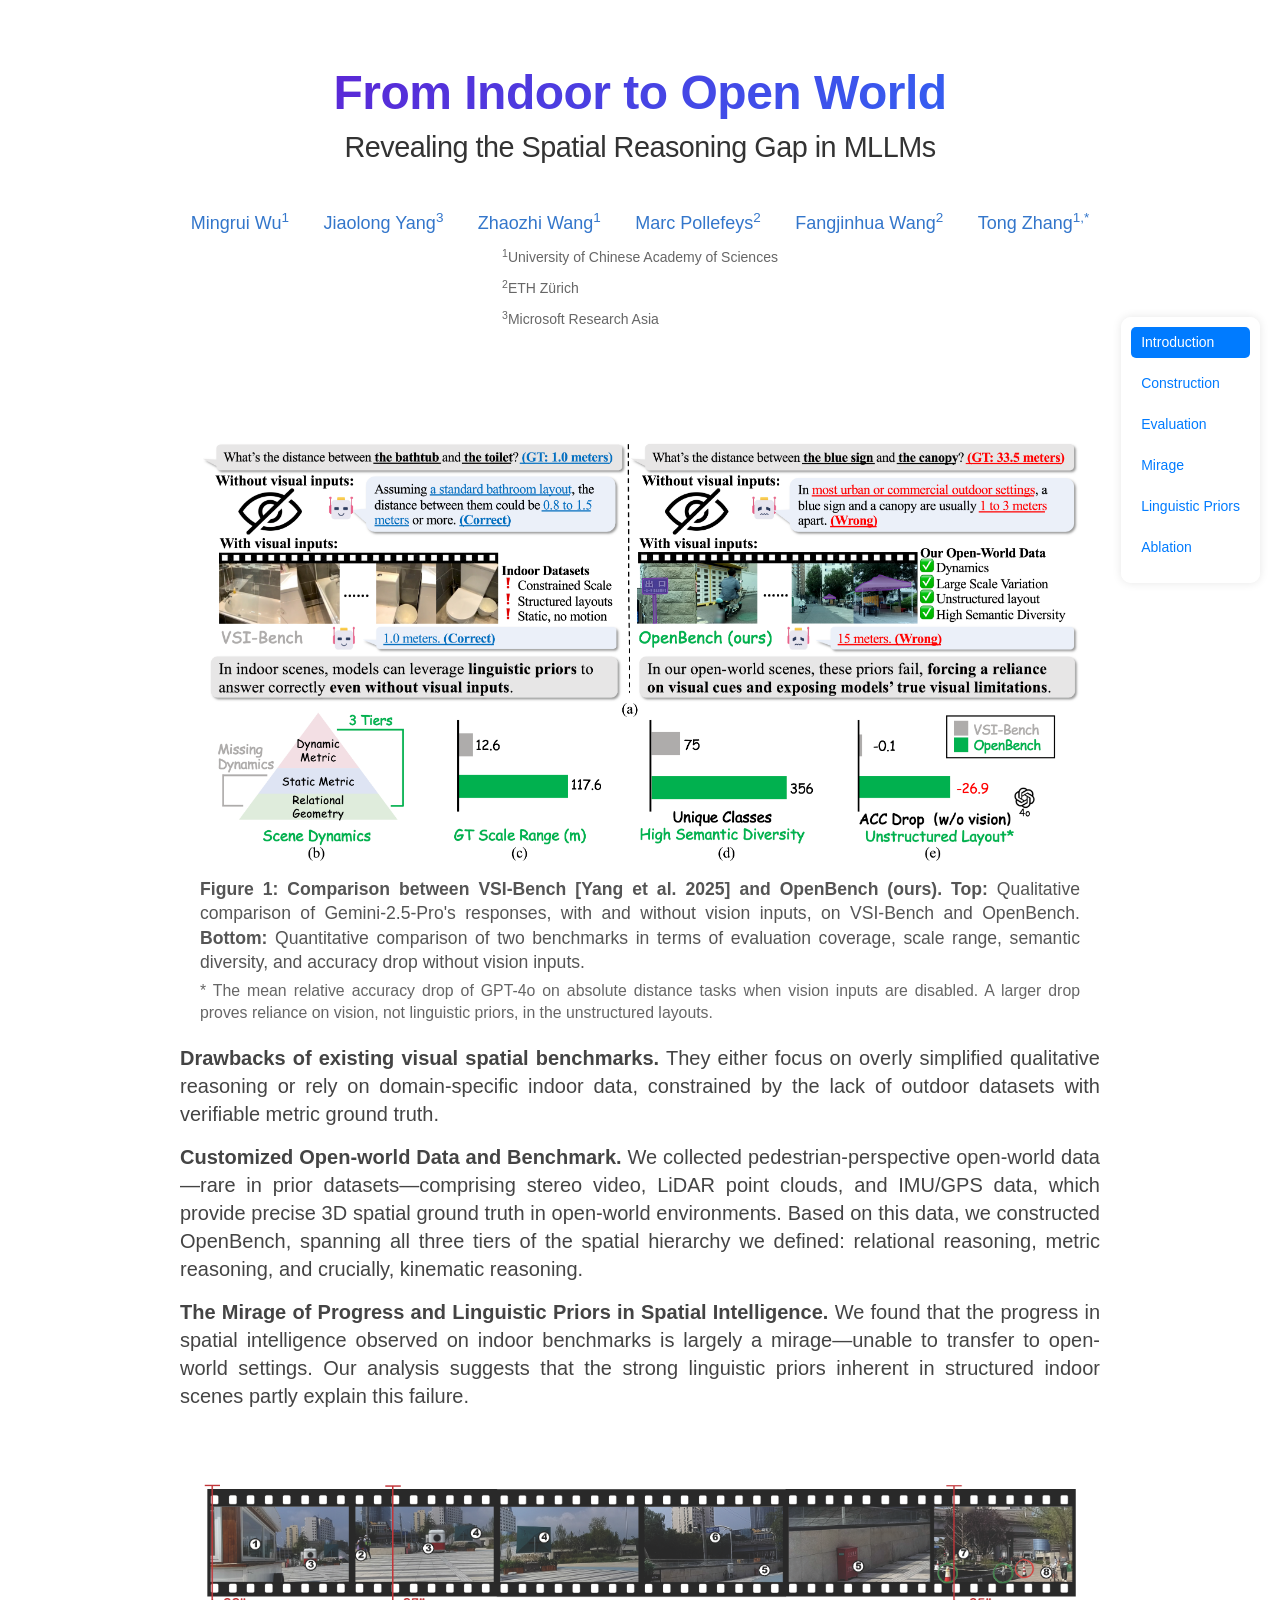
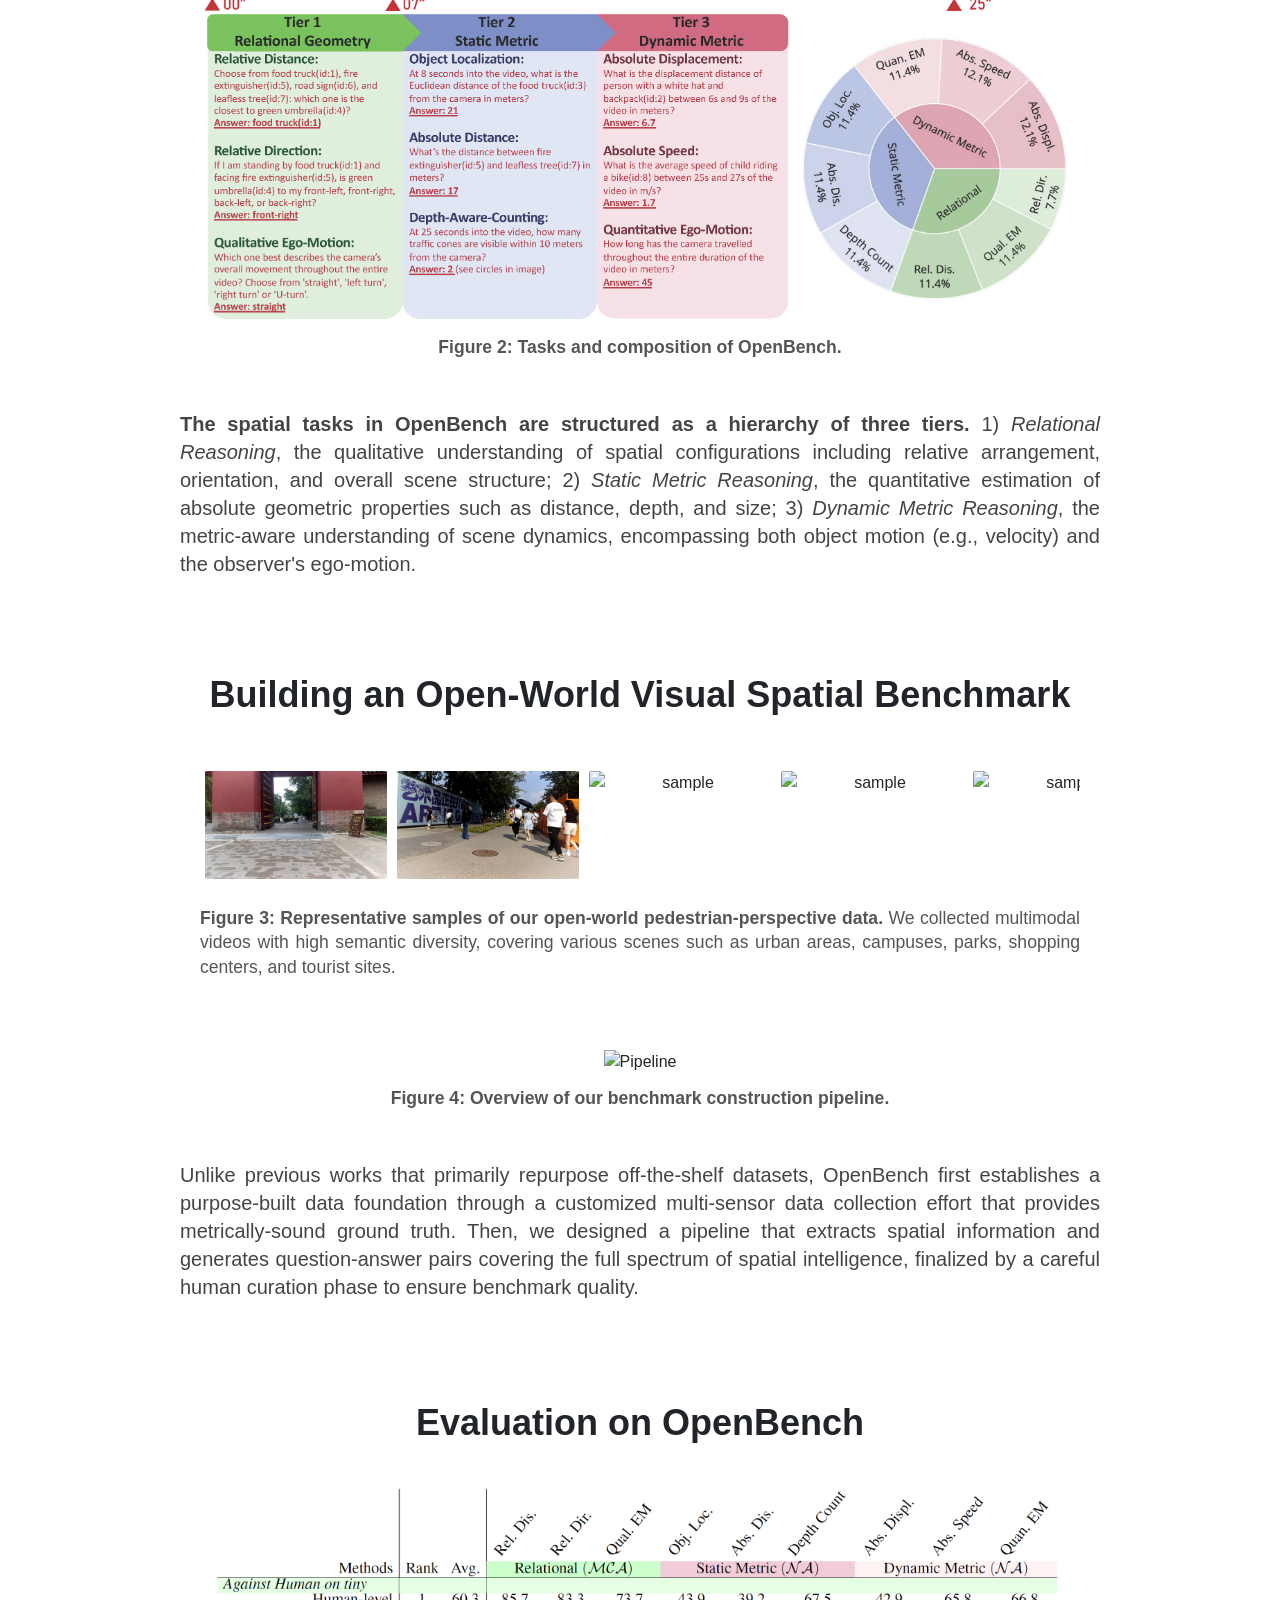
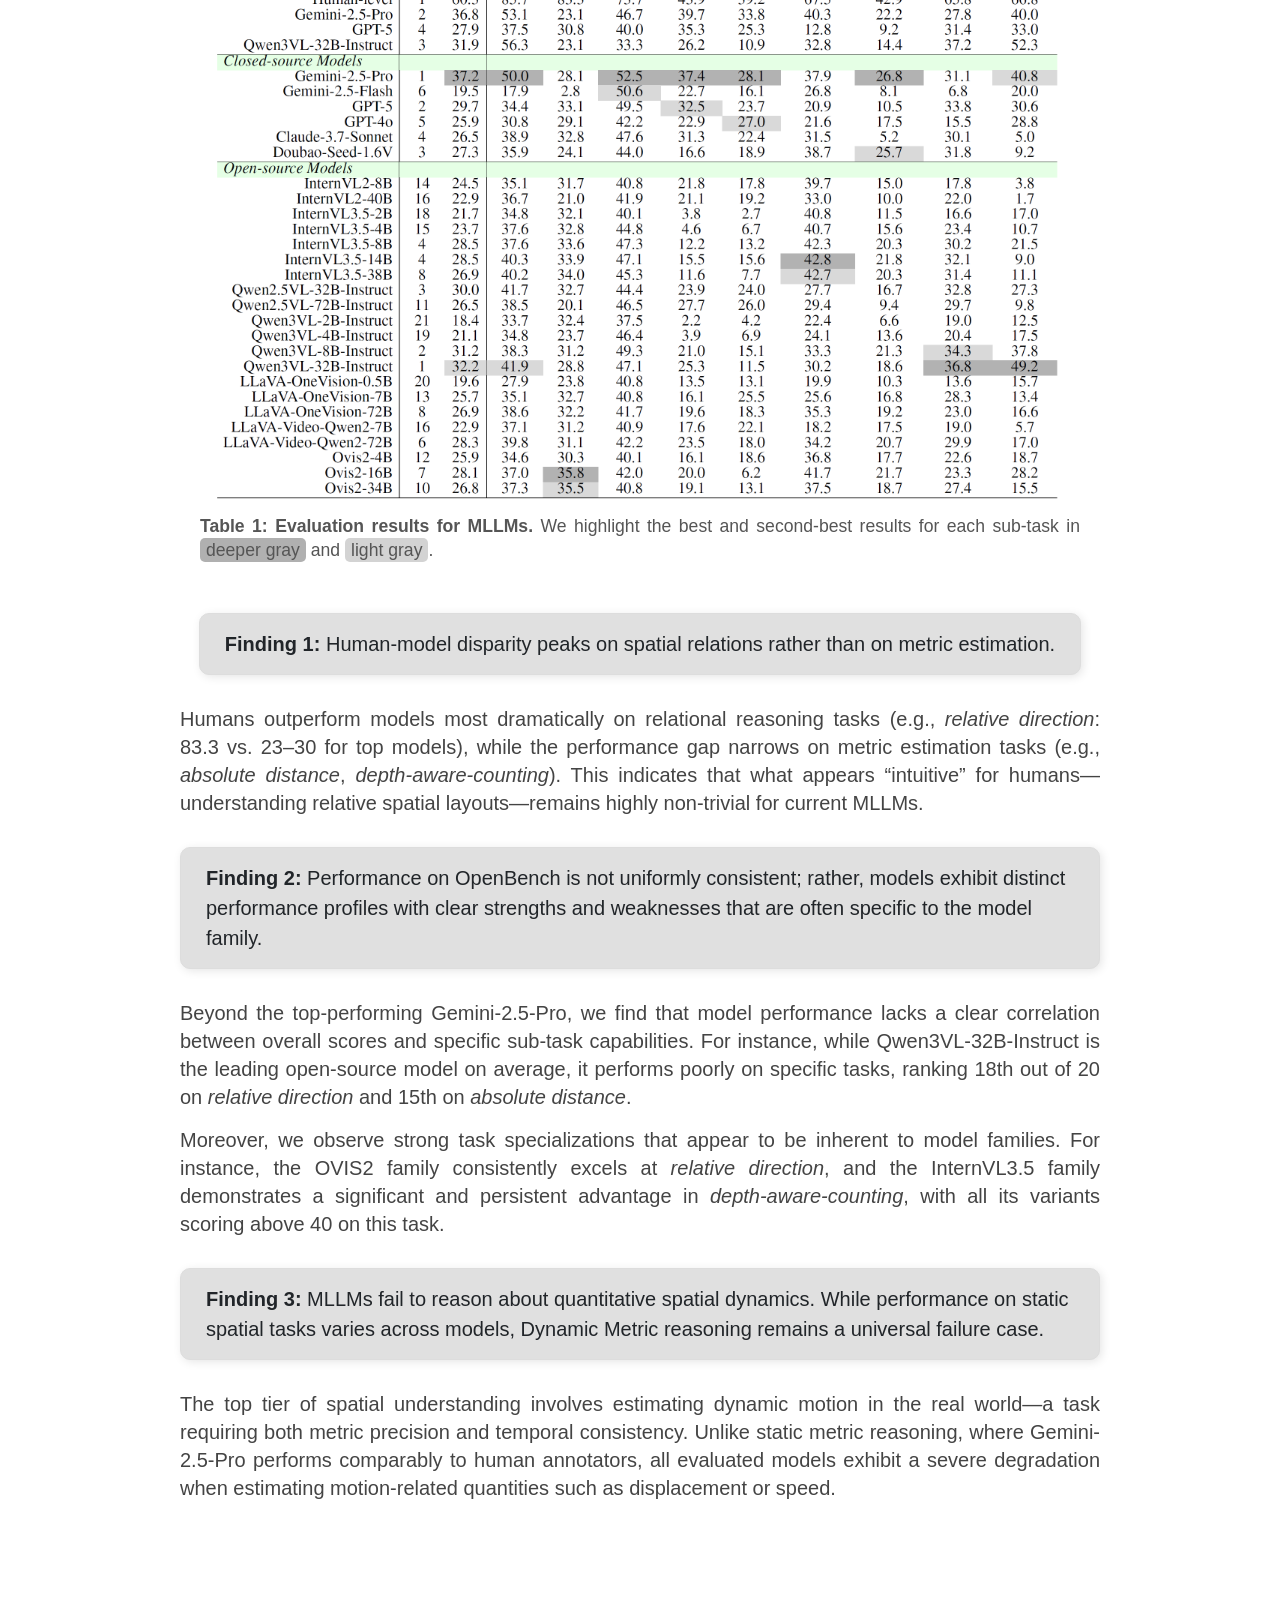
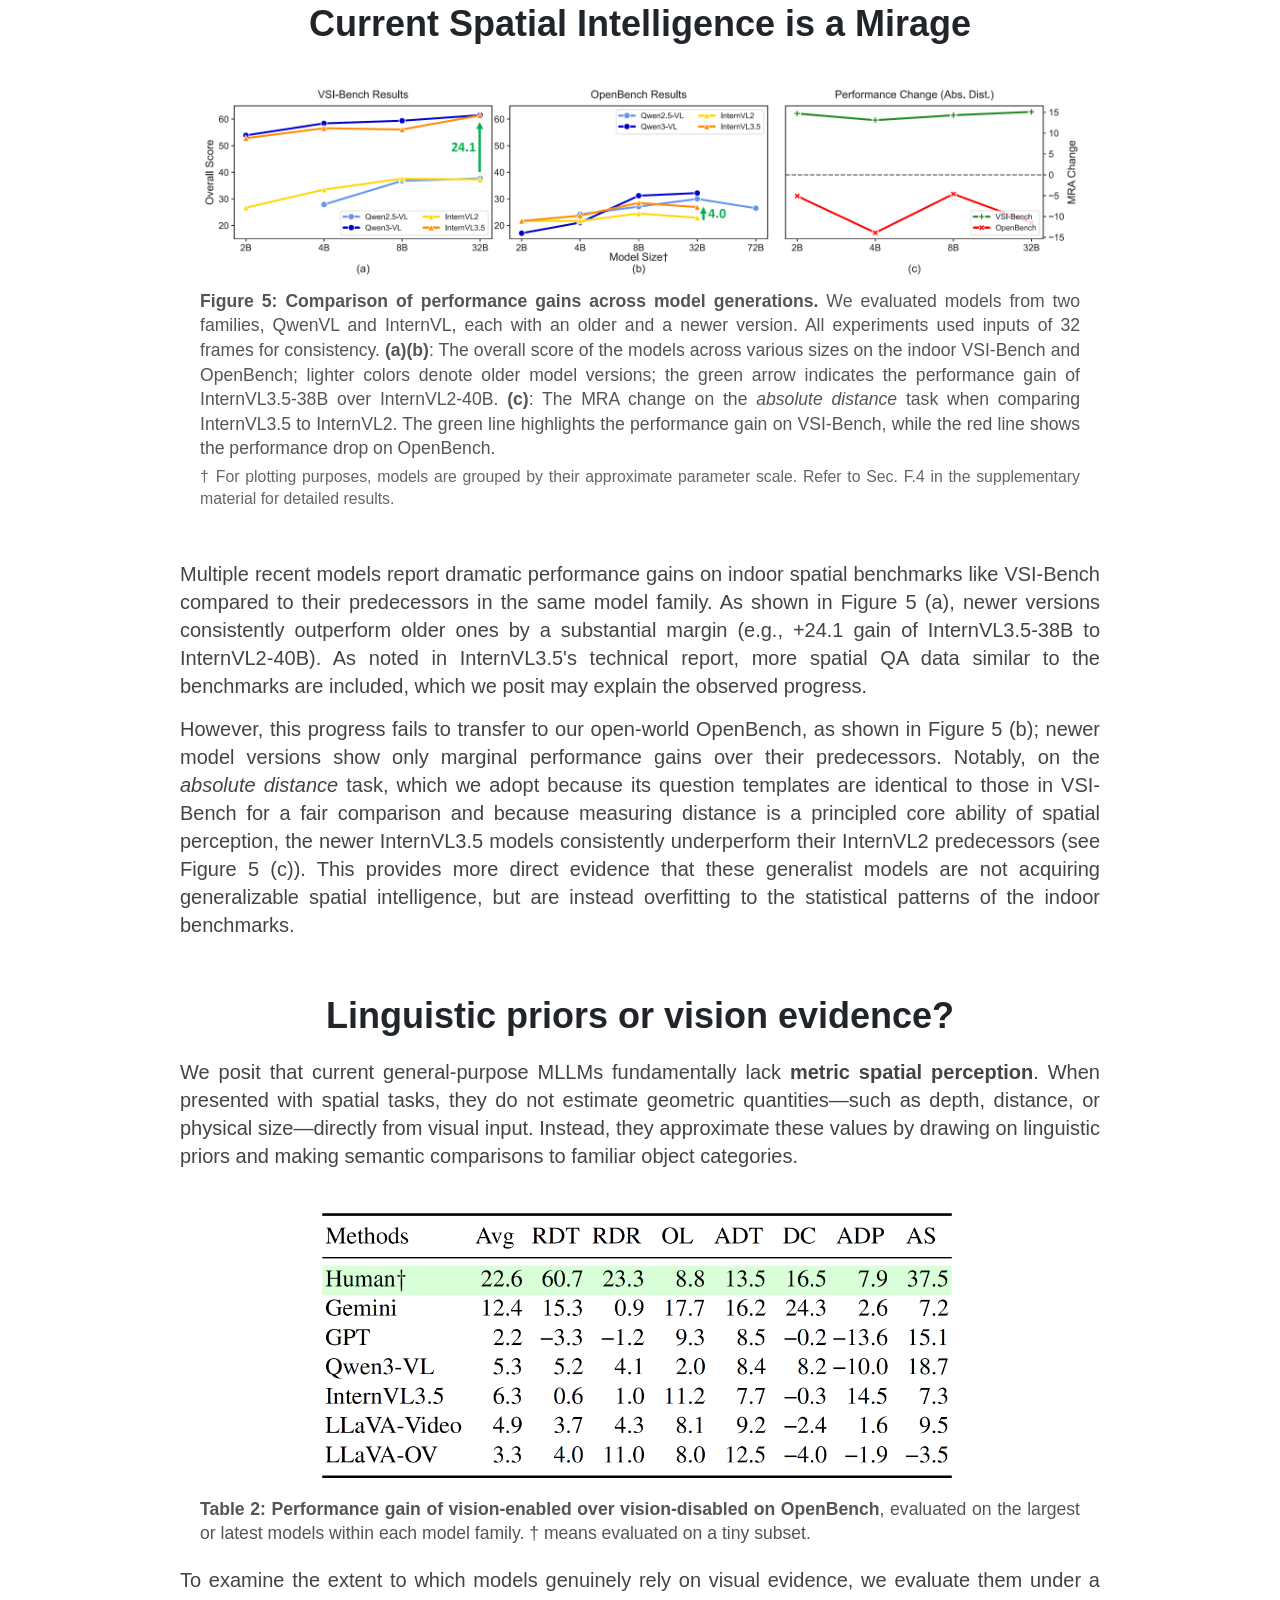
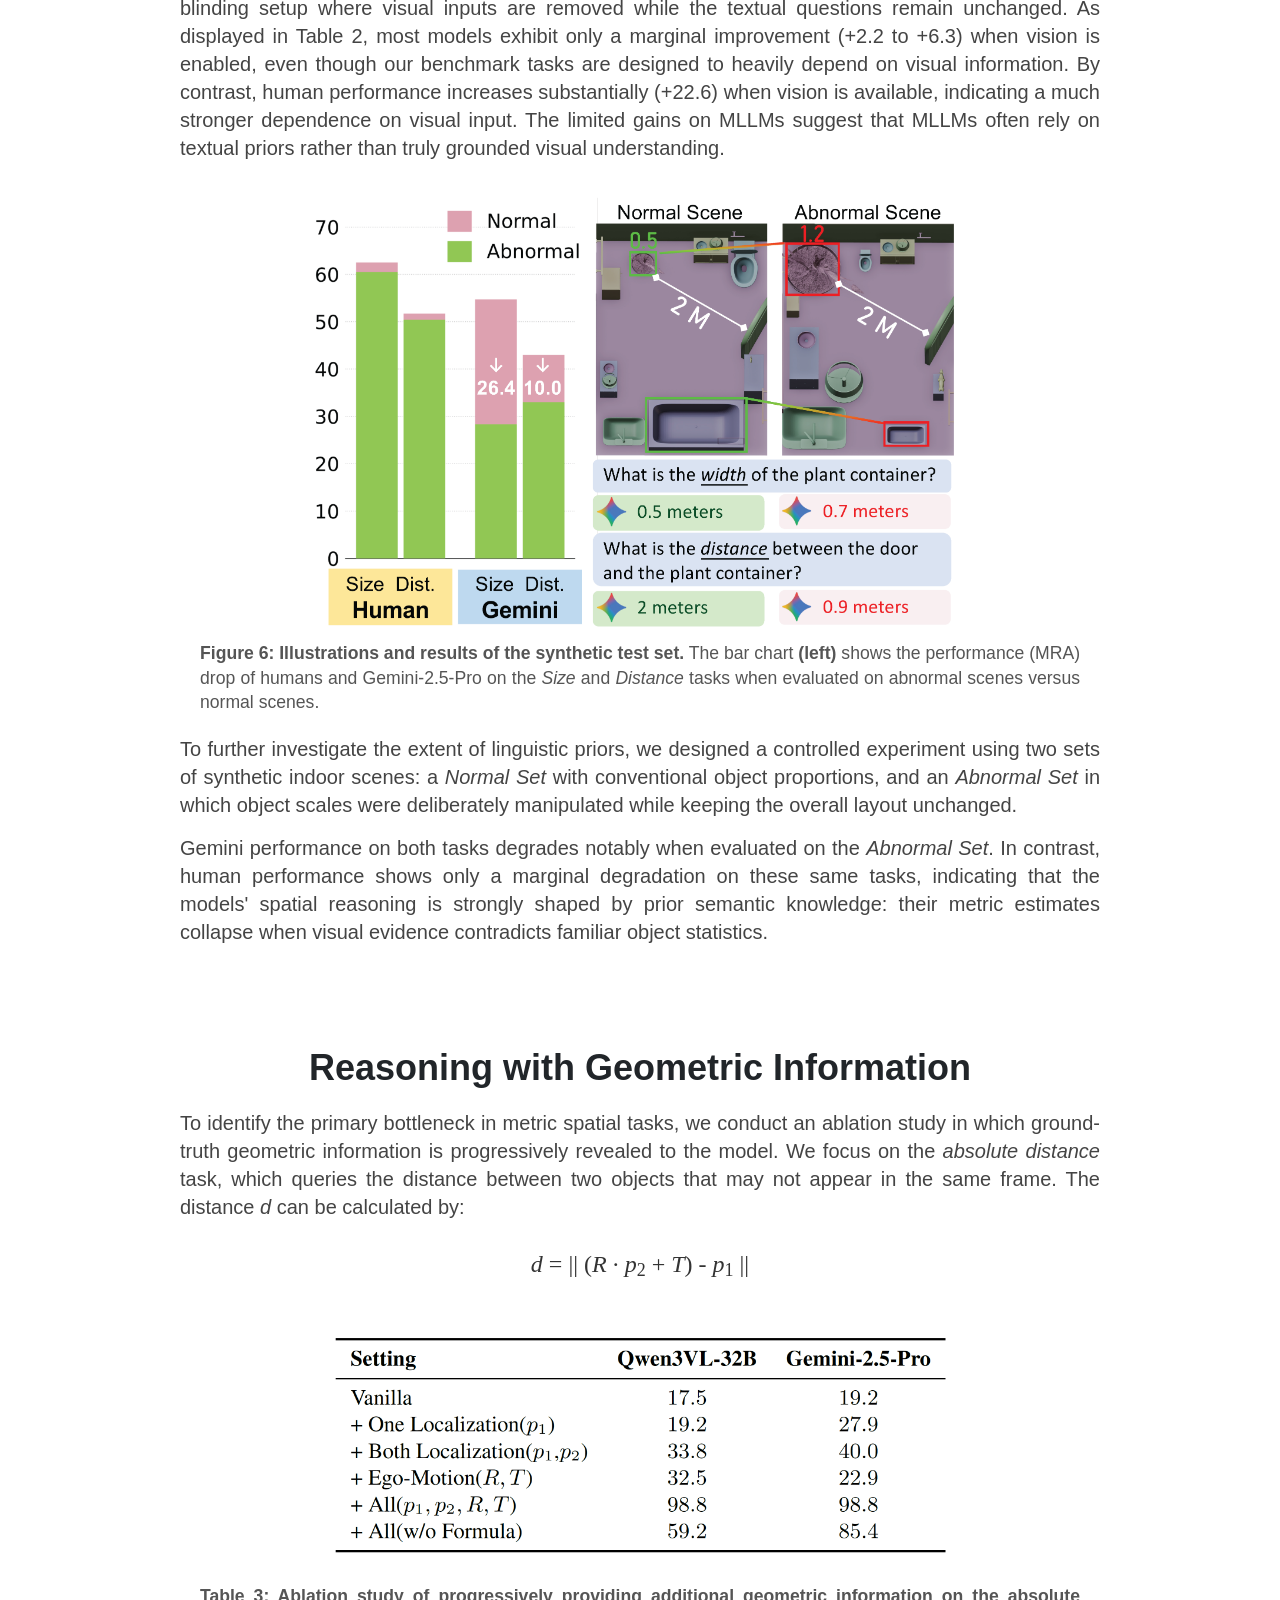
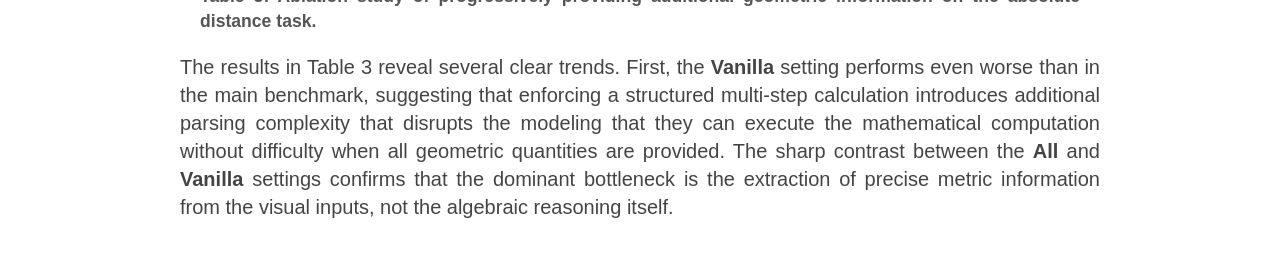
==== openbench-or/index.html @ c53d875a "new version openbench" ====
<!DOCTYPE html>
<html lang="en">
<head>
    <meta charset="utf-8">
    <meta name="viewport" content="width=device-width, initial-scale=1">
    <meta name="description" content="From Indoor to Open World: Revealing the Spatial Reasoning Gap in MLLMs">
    <meta name="keywords" content="MLLMs, spatial reasoning, OpenBench, multimodal large language models">
    <title>From Indoor to Open World: Revealing the Spatial Reasoning Gap in MLLMs</title>
    
    <link rel="preload" href="https://airi-institute.github.io/assets/Inter/Inter-Medium.woff2" as="font" type="font/woff2" crossorigin>
    <link rel="preload" href="https://airi-institute.github.io/assets/Inter/Inter-Regular.woff2" as="font" type="font/woff2" crossorigin>

    <link rel="stylesheet" href="https://cdn.jsdelivr.net/npm/bootstrap@4.0.0/dist/css/bootstrap.min.css">
    <link rel="stylesheet" href="https://cdn.jsdelivr.net/npm/aos@2.3.4/dist/aos.css">
    <link rel="stylesheet" href="css/styles.css">
    <link rel="stylesheet" href="css/back-button.css">
    <link rel="stylesheet" href="css/menu.css">
    
    <script src="https://code.jquery.com/jquery-3.6.2.min.js"></script>
    <script src="https://cdn.jsdelivr.net/npm/aos@2.3.4/dist/aos.js"></script>
    <script src="js/main.js" defer></script>
    <script src="js/copy.js" defer></script>
    <script src="js/back-button.js" defer></script>
    <script src="js/menu.js" defer></script>
    
    <style>
        /* =========================================
           1. 基础设置与重置
           ========================================= */
        body {
            background-color: #ffffff !important;
        }
        .page-header, header {
            background-color: #ffffff !important;
            box-shadow: none !important;
        }
        .hero, .abstract-section, section {
            background-color: #ffffff !important;
        }

        /* 链接样式 */
        .author-name a {
            color: inherit;
            text-decoration: none;
            transition: color 0.2s ease;
        }
        .author-name a:hover {
            color: #007bff;
            text-decoration: underline;
        }

        /* 容器宽度限制 (优化阅读体验) */
        .abstract-container, .hero .container {
            max-width: 960px !important;
        }

        /* =========================================
           2. 文字样式统一管理 (核心修改)
           ========================================= */
        
        /* 【类型一】正文文字 (Body Text) */
        .body-text {
            font-family: 'InterRegular', Arial, sans-serif;
            font-size: 20px;        /* 统一正文字号 */
            color: #444444;         /* 统一深灰色 */
            line-height: 1.4;       /* 统一行高 */
            text-align: justify;    /* 统一两端对齐 */
            margin-bottom: 15px;    /* 段落间距 */
        }

        /* 【类型二】图注文字 (Caption Text) */
        .image-caption {
            font-family: 'InterRegular', Arial, sans-serif;
            font-size: 1.1rem;     /* 略小于正文 */
            color: #555555;         /* 略浅的灰色 */
            text-align: center;     /* 默认居中 (长文本可在HTML中 override 为 justify) */
            margin-top: 12px;       /* 图片与图注的间距 */
            line-height: 1.4;
        }

        /* 标题样式微调 */
        h1 {
            font-family: 'InterMedium', Arial, sans-serif;
            margin-bottom: 20px;
        }

        /* =========================================
           3. 图片与容器样式
           ========================================= */
        .image-container {
            width: 100%;
            text-align: center;
            margin: 10px auto;
            background-color: transparent !important;
            box-shadow: none !important;
            border: none !important;
        }

        .diagram-image {
            max-width: 100%;
            height: auto;
            display: inline-block;
            border: none !important;
            box-shadow: none !important;
            background: transparent !important; 
            border-radius: 0 !important;
        }

        /* =========================================
           4. 滚动跑马灯组件 (Carousel)
           ========================================= */
        .scroll-container {
            width: 100%;
            overflow: hidden;
            position: relative;
            background: #fff;
            padding: 15px 0;
        }

        .scroll-track {
            display: flex;
            width: max-content;
            animation: scroll-left 60s linear infinite;
        }
        
        .scroll-slide {
            width: 15vw; /* 适配宽度 */
            aspect-ratio: 16 / 9; /* 强制 1080p 比例 */
            flex-shrink: 0;
            padding: 0 5px;
            box-sizing: border-box;
            display: flex;
            align-items: center;
            justify-content: center;
            overflow: hidden;
            border-radius: 8px;
        }

        .scroll-slide img {
            width: 100%;
            height: 100%;
            object-fit: cover; 
            display: block;
        }

        .scroll-container:hover .scroll-track {
            animation-play-state: paused;
        }

        @keyframes scroll-left {
            0% { transform: translateX(0); }
            100% { transform: translateX(-50%); } 
        }

        /* =========================================
           5. 表格样式
           ========================================= */
        .table-container {
            width: 100%;
            overflow-x: auto;
            margin: 24px auto;
        }
        .table {
            width: 100%;
            border-collapse: collapse;
            margin-bottom: 1em;
            table-layout: auto;
        }
        .table th, .table td {
            border: 1px solid #ddd;
            padding: 10px;
            text-align: center;
            vertical-align: middle;
        }
        .table th {
            background-color: #f8f9fa;
            color: #333;
            font-weight: 600;
        }
        .table tr:nth-child(even) td {
            background-color: #f9f9f9;
        }
        .table caption {
            caption-side: bottom;
            text-align: center;
            color: #666666;
            margin-top: 10px;
        }

        /* =========================================
           6. 全局布局修正 (Teaser位置调整)
           ========================================= */
        #introduction .hero-body {
            padding-top: 10px !important;
            padding-bottom: 20px !important;
        }

        .authors-section {
            margin-bottom: 0 !important;
            padding-bottom: 0 !important;
            height: auto !important;
        }

        /* 使用负 margin 向上提 Teaser */
        #introduction {
            margin-top: -40px !important; 
        }

        #introduction .image-container:first-child {
            margin-top: 0 !important;
        }

    .highlight-box {
        background-color: #e0e0e0;
        border-radius: 10px;
        padding: 15px 25px;
        box-shadow: 2px 2px 10px rgba(0, 0, 0, 0.1);
        display: block;         /* 1. 改为块级元素 (原来是 inline-block) */
        width: fit-content;     /* 2. 宽度设为"适应内容" (否则会占满整行) */
        margin: 30px auto;      /* 3. 上下30px，左右自动(居中关键) */
        font-style: normal;
        font-size: 20px;
        border: 1px solid #ddd;
    }

    </style>
</head>
<body>
  <nav id="quick-access-menu">
    <ul>
      <li><a href="#introduction">Introduction</a></li>
      <li><a href="#construction">Construction</a></li>
      <li><a href="#evaluation">Evaluation</a></li>
      <li><a href="#mirage">Mirage</a></li>
      <li><a href="#linguistics">Linguistic Priors</a></li>
      <li><a href="#geometric">Ablation</a></li>
    </ul>
  </nav>
  

  <header class="page-header">
    <div class="header-content">
        <h1 class="page-title">
            <span class="title-highlight">From Indoor to Open World</span>
            <span class="title-subtitle">Revealing the Spatial Reasoning Gap in MLLMs</span>
        </h1>
    </div>
</header>


<section class="authors-section" style="margin-top: -70px;">
    <div class="container">
        <div class="authors-container" data-aos="fade-up" data-aos-duration="1000">
            <div class="author">
                <span class="author-name">
                    <a href="https://scholar.google.com/citations?user=Y1TtPL8AAAAJ&hl=en" target="_blank">Mingrui Wu</a><sup>1</sup>
                </span>
            </div>
            <div class="author">
                <span class="author-name">
                    <a href="https://scholar.google.com/citations?user=GuqoolgAAAAJ&hl=en" target="_blank">Jiaolong Yang</a><sup>3</sup>
                </span>
            </div>
            <div class="author">
                <span class="author-name">
                    <a href="https://scholar.google.com/citations?user=CkDanj8AAAAJ&hl=en" target="_blank">Zhaozhi Wang</a><sup>1</sup>
                </span>
            </div>
            <div class="author">
                <span class="author-name">
                    <a href="https://scholar.google.com/citations?user=YYH0BjEAAAAJ&hl=en" target="_blank">Marc Pollefeys</a><sup>2</sup>
                </span>
            </div>
            <div class="author">
                <span class="author-name">
                    <a href="https://scholar.google.com/citations?user=ysTmrEsAAAAJ&hl=en" target="_blank">Fangjinhua Wang</a><sup>2</sup>
                </span>
            </div>
            <div class="author">
                <span class="author-name">
                    <a href="https://scholar.google.com/citations?user=kCy8JG8AAAAJ&hl=en" target="_blank">Tong Zhang</a><sup>1,*</sup>
                </span>
            </div>
        </div>
        
        <div class="affiliations-container" data-aos="fade-up" data-aos-duration="1000" data-aos-delay="200">
          <div class="affiliations-column">
            <div class="affiliation">
              <div class="affiliation-text"><sup>1</sup>University of Chinese Academy of Sciences</div>
            </div>
            <div class="affiliation">
              <div class="affiliation-text"><sup>2</sup>ETH Zürich</div>
            </div>
            <div class="affiliation">
              <div class="affiliation-text"><sup>3</sup>Microsoft Research Asia</div>
            </div>
          </div>
        </div>
    </div>
</section>


<section class="abstract-section" id="introduction" data-aos="fade-in" data-aos-duration="1000" data-aos-delay="300">
    <div class="hero-body">
        <div class="container abstract-container">
            
            <div class="image-container" style="text-align: center; margin-bottom: 0px;">
                <img src="assets/teaser.png" class="diagram-image" alt="Comparison between VSI-Bench and OpenBench" loading="lazy">
                
                <div class="image-caption" style="text-align: justify;">
                    <strong>Figure 1: Comparison between VSI-Bench [Yang et al. 2025] and OpenBench (ours).</strong> 
                    <strong>Top:</strong> Qualitative comparison of Gemini-2.5-Pro's responses, with and without vision inputs, on VSI-Bench and OpenBench. 
                    <strong>Bottom:</strong> Quantitative comparison of two benchmarks in terms of evaluation coverage, scale range, semantic diversity, and accuracy drop without vision inputs.
                    <br>
                    <span style="font-size: 0.9em; color: #666; display: block; margin-top: 5px;">
                        * The mean relative accuracy drop of GPT-4o on absolute distance tasks when vision inputs are disabled. A larger drop proves reliance on vision, not linguistic priors, in the unstructured layouts.
                    </span>
                </div>
            </div>

            <p class="body-text">
                <strong>Drawbacks of existing visual spatial benchmarks.</strong> They either focus on overly simplified qualitative reasoning or rely on domain-specific indoor data, constrained by the lack of outdoor datasets with verifiable metric ground truth.
            </p>
            
            <p class="body-text">
                <strong>Customized Open-world Data and Benchmark.</strong> We collected pedestrian-perspective open-world data—rare in prior datasets—comprising stereo video, LiDAR point clouds, and IMU/GPS data, which provide precise 3D spatial ground truth in open-world environments. Based on this data, we constructed OpenBench, spanning all three tiers of the spatial hierarchy we defined: relational reasoning, metric reasoning, and crucially, kinematic reasoning.
            </p>
            
            <p class="body-text">
                <strong>The Mirage of Progress and Linguistic Priors in Spatial Intelligence.</strong> We found that the progress in spatial intelligence observed on indoor benchmarks is largely a mirage—unable to transfer to open-world settings. Our analysis suggests that the strong linguistic priors inherent in structured indoor scenes partly explain this failure.
            </p>
        
            <div class="image-container" style="text-align: center;margin-top: 50px; margin-bottom: 30px;">
                    <img src="assets/tasks.png" class="diagram-image" alt="Tasks" loading="lazy">
                    <div class="image-caption">
                        <strong>Figure 2: Tasks and composition of OpenBench. </strong> 
                    </div>
                </div>

                <p class="body-text">
                    <strong>The spatial tasks in OpenBench are structured as a hierarchy of three tiers. </strong> 
                    1) <em>Relational Reasoning</em>, the qualitative understanding of spatial configurations including relative arrangement, orientation, and overall scene structure; 
                    2) <em>Static Metric Reasoning</em>, the quantitative estimation of absolute geometric properties such as distance, depth, and size; 
                    3) <em>Dynamic Metric Reasoning</em>, the metric-aware understanding of scene dynamics, encompassing both object motion (e.g., velocity) and the observer's ego-motion.
                </p>
        </div>
    </div>
</section>

<section class="hero" id="construction" data-aos="fade-in" data-aos-duration="1000" data-aos-delay="300">
    <div class="hero-body">

        <div class="container abstract-container">
            <div style="text-align: center; margin-bottom: 20px;">
                <h1 style="font-size:36px;">Building an Open-World Visual Spatial Benchmark</h1>
            </div>

            <div style="margin-bottom: 60px;">
                
                <div class="image-container" style="text-align: center; margin-bottom: 30px;">
                    <div class="scroll-container" id="imageCarousel">
                            <div class="scroll-track">
                            <div class="scroll-slide"><img src="assets/samples/ancient.png" alt="sample"></div>
                            <div class="scroll-slide"><img src="assets/samples/art_center.png" alt="sample"></div>
                            <div class="scroll-slide"><img src="assets/samples/basket.png" alt="sample"></div>
                            <div class="scroll-slide"><img src="assets/samples/campus.png" alt="sample"></div>
                            <div class="scroll-slide"><img src="assets/samples/green.png" alt="sample"></div>
                            <div class="scroll-slide"><img src="assets/samples/mall.png" alt="sample"></div>
                            <div class="scroll-slide"><img src="assets/samples/park.png" alt="sample"></div>
                            <div class="scroll-slide"><img src="assets/samples/plaza2.png" alt="sample"></div>
                            <div class="scroll-slide"><img src="assets/samples/sidewalk.png" alt="sample"></div>
                            <div class="scroll-slide"><img src="assets/samples/street.png" alt="sample"></div>
                            <div class="scroll-slide"><img src="assets/samples/tourist.png" alt="sample"></div>
                            <div class="scroll-slide"><img src="assets/samples/urban2.png" alt="sample"></div>
                            <div class="scroll-slide"><img src="assets/samples/traffic_center.png" alt="sample"></div>
                            <div class="scroll-slide"><img src="assets/samples/site1.png" alt="sample"></div>
                            <div class="scroll-slide"><img src="assets/samples/ancient.png" alt="sample"></div>
                            <div class="scroll-slide"><img src="assets/samples/art_center.png" alt="sample"></div>
                            <div class="scroll-slide"><img src="assets/samples/basket.png" alt="sample"></div>
                            <div class="scroll-slide"><img src="assets/samples/campus.png" alt="sample"></div>
                            <div class="scroll-slide"><img src="assets/samples/green.png" alt="sample"></div>
                            <div class="scroll-slide"><img src="assets/samples/mall.png" alt="sample"></div>
                            <div class="scroll-slide"><img src="assets/samples/park.png" alt="sample"></div>
                            <div class="scroll-slide"><img src="assets/samples/plaza2.png" alt="sample"></div>
                            <div class="scroll-slide"><img src="assets/samples/sidewalk.png" alt="sample"></div>
                            <div class="scroll-slide"><img src="assets/samples/street.png" alt="sample"></div>
                            <div class="scroll-slide"><img src="assets/samples/tourist.png" alt="sample"></div>
                            <div class="scroll-slide"><img src="assets/samples/urban2.png" alt="sample"></div>
                            <div class="scroll-slide"><img src="assets/samples/traffic_center.png" alt="sample"></div>
                            <div class="scroll-slide"><img src="assets/samples/site1.png" alt="sample"></div>
                        </div>
                    </div>
                    <div class="image-caption" style="text-align: justify;">
                        <strong>Figure 3: Representative samples of our open-world pedestrian-perspective data.</strong> We collected multimodal videos with high semantic diversity, covering various scenes such as urban areas, campuses, parks, shopping centers, and tourist sites.
                    </div>
                </div>

                <div class="image-container" style="text-align: center; margin-bottom: 30px;">
                    <img src="assets/pipeline.png" class="diagram-image" alt="Pipeline" loading="lazy">
                    
                    <div class="image-caption">
                        <strong>Figure 4: Overview of our benchmark construction pipeline.</strong> 
                    </div>
                </div>

                <p class="body-text">
                    Unlike previous works that primarily repurpose off-the-shelf datasets, OpenBench first establishes a purpose-built data foundation through a customized multi-sensor data collection effort that provides metrically-sound ground truth.
                    Then, we designed a pipeline that extracts spatial information and generates question-answer pairs covering the full spectrum of spatial intelligence, finalized by a careful human curation phase to ensure benchmark quality. 
                </p>
            </div>
        </div>
    </div>
</section>

<section class="hero" id="evaluation" data-aos="fade-in" data-aos-duration="1000" data-aos-delay="300">
    <div class="hero-body">

        <div class="container abstract-container">
            <div style="text-align: center; margin-bottom: 20px;">
                <h1 style="font-size:36px;">Evaluation on OpenBench</h1>
            </div>

            <div style="margin-bottom: 60px;">
                <div class="image-container" style="text-align: justify; margin-bottom: 30px;">
                    <img src="assets/results.png" class="diagram-image" alt="Results" loading="lazy">
                    
                    <div class="image-caption" style="text-align: justify;">
                        <strong>Table 1: Evaluation results for MLLMs.</strong> We highlight the best and second-best results for each sub-task in <span style="background-color: #b0b0b0; padding: 2px 6px; border-radius: 5px;">deeper gray</span> and <span style="background-color: #d3d3d3; padding: 2px 6px; border-radius: 5px;">light gray</span>.
                    </div>
                </div>

                <div class="highlight-box">
                      <b>Finding 1:</b> Human-model disparity peaks on spatial relations rather than on metric estimation.
                </div>
                <p class="body-text">
                    Humans outperform models most dramatically on relational reasoning tasks (e.g., <em>relative direction</em>: 83.3 vs. 23&ndash;30 for top models), while the performance gap narrows on metric estimation tasks (e.g., <em>absolute distance</em>, <em>depth-aware-counting</em>).
                    This indicates that what appears “intuitive” for humans&mdash;understanding relative spatial layouts&mdash;remains highly non-trivial for current MLLMs.
                </p>

                <div class="highlight-box">
                      <b>Finding 2:</b> Performance on OpenBench is not uniformly consistent; rather, models exhibit distinct performance profiles with clear strengths and weaknesses that are often specific to the model family.
                </div>
                <p class="body-text">
                    Beyond the top-performing Gemini-2.5-Pro, we find that model performance lacks a clear correlation between overall scores and specific sub-task capabilities. For instance, while Qwen3VL-32B-Instruct is the leading open-source model on average, it performs poorly on specific tasks, ranking 18th out of 20 on <em>relative direction</em> and 15th on <em>absolute distance</em>.
                </p>
                <p class="body-text">
                    Moreover, we observe strong task specializations that appear to be inherent to model families. For instance, the OVIS2 family consistently excels at <em>relative direction</em>, and the InternVL3.5 family demonstrates a significant and persistent advantage in <em>depth-aware-counting</em>, with all its variants scoring above 40 on this task.
                </p>
                
                <div class="highlight-box">
                      <b>Finding 3:</b> MLLMs fail to reason about quantitative spatial dynamics. While performance on static spatial tasks varies across models, Dynamic Metric reasoning remains a universal failure case.
                </div>
                <p class="body-text">
                    The top tier of spatial understanding involves estimating dynamic motion in the real world—a task requiring both metric precision and temporal consistency. Unlike static metric reasoning, where Gemini-2.5-Pro performs comparably to human annotators, all evaluated models exhibit a severe degradation when estimating motion-related quantities such as displacement or speed. 
                </p>
            </div>
        </div>
    </div>
</section>

<section class="hero" id="mirage" data-aos="fade-in" data-aos-duration="1000" data-aos-delay="300">
    <div class="hero-body">
        <div class="container abstract-container">
            <div style="text-align: center; margin-bottom: 20px;">
                <h1 style="font-size:36px;">Current Spatial Intelligence is a Mirage</h1>
            </div>
            <div class="image-container" style="text-align: center; margin-bottom: 30px;">
                    <img src="assets/scaling.png" class="diagram-image" alt="Scaling Analysis" loading="lazy">
                    <div class="image-caption", style="text-align: justify;">
                        <strong>Figure 5: Comparison of performance gains across model generations.</strong>
                        We evaluated models from two families, QwenVL and InternVL, each with an older and a newer version. All experiments used inputs of 32 frames for consistency.
                        <strong>(a)(b)</strong>: The overall score of the models across various sizes on the indoor VSI-Bench and OpenBench; lighter colors denote older model versions; the green arrow indicates the performance gain of InternVL3.5-38B over InternVL2-40B.
                        <strong>(c)</strong>: The MRA change on the <em>absolute distance</em> task when comparing InternVL3.5 to InternVL2. The green line highlights the performance gain on VSI-Bench, while the red line shows the performance drop on OpenBench.
                        <br>
                        <span style="font-size: 0.9em; color: #666; display: block; margin-top: 5px;">
                        &dagger; For plotting purposes, models are grouped by their approximate parameter scale. Refer to Sec. F.4 in the supplementary material for detailed results.
                        </span>
                    </div>
                </div>
                <p class="body-text">
                    Multiple recent models report dramatic performance gains on indoor spatial benchmarks like VSI-Bench compared to their predecessors in the same model family. As shown in Figure 5 (a), newer versions consistently outperform older ones by a substantial margin (e.g., +24.1 gain of InternVL3.5-38B to InternVL2-40B). As noted in InternVL3.5's technical report, more spatial QA data similar to the benchmarks are included, which we posit may explain the observed progress.
                </p>

                <p class="body-text">
                    However, this progress fails to transfer to our open-world OpenBench, as shown in Figure 5 (b); newer model versions show only marginal performance gains over their predecessors.
                    Notably, on the <em>absolute distance</em> task, which we adopt because its question templates are identical to those in VSI-Bench for a fair comparison and because measuring distance is a principled core ability of spatial perception, the newer InternVL3.5 models consistently underperform their InternVL2 predecessors (see Figure 5 (c)).
                    This provides more direct evidence that these generalist models are not acquiring generalizable spatial intelligence, but are instead overfitting to the statistical patterns of the indoor benchmarks.
                </p>
        </div>
    </div>
</section>

<section class="hero" id="linguistics" data-aos="fade-in" data-aos-duration="1000" data-aos-delay="300">
    <div class="hero-body">
        <div class="container abstract-container">
            <div style="text-align: center; margin-bottom: 20px;">
                <h1 style="font-size:36px;">Linguistic priors or vision evidence?</h1>
            </div>
            <p class="body-text">
            We posit that current general-purpose MLLMs fundamentally lack <strong>metric spatial perception</strong>. When presented with spatial tasks, they do not estimate geometric quantities—such as depth, distance, or physical size—directly from visual input. Instead, they approximate these values by drawing on linguistic priors and making semantic comparisons to familiar object categories.
            </p>

            <div style="margin-bottom: 60px;">
                <div class="image-container" style="text-align: center; margin-bottom: 0px;">
                    <img src="assets/blinding.png" class="diagram-image" alt="Pipeline" loading="lazy" style="max-width: 75%;">
                    <div class="image-caption", style="text-align: justify;">
                        <strong>Table 2: Performance gain of vision-enabled over vision-disabled on OpenBench</strong>, evaluated on the largest or latest models within each model family. &dagger; means evaluated on a tiny subset.
                    </div>
                </div>
                <p class="body-text" style="margin-top: 0px;">
                    To examine the extent to which models genuinely rely on visual evidence, we evaluate them under a blinding setup where visual inputs are removed while the textual questions remain unchanged. 
                    As displayed in Table 2, most models exhibit only a marginal improvement (+2.2 to +6.3) when vision is enabled, even though our benchmark tasks are designed to heavily depend on visual information. 
                    By contrast, human performance increases substantially (+22.6) when vision is available, indicating a much stronger dependence on visual input. 
                    The limited gains on MLLMs suggest that MLLMs often rely on textual priors rather than truly grounded visual understanding.
                </p>

                <div class="image-container" style="text-align: center; margin-bottom: 0px;">
                    <img src="assets/synthetic.png" class="diagram-image" alt="Pipeline" loading="lazy" style="max-width: 75%;">
                    <div class="image-caption", style="text-align: justify;">
                        <strong>Figure 6: Illustrations and results of the synthetic test set.</strong> The bar chart <strong>(left)</strong> shows the performance (MRA) drop of humans and Gemini-2.5-Pro on the <em>Size</em> and <em>Distance</em> tasks when evaluated on abnormal scenes versus normal scenes.
                    </div>
                </div>
                <p class="body-text">
                    To further investigate the extent of linguistic priors, we designed a controlled experiment using two sets of synthetic indoor scenes: a <em>Normal Set</em> with conventional object proportions, and an <em>Abnormal Set</em> in which object scales were deliberately manipulated while keeping the overall layout unchanged.
                </p>

                <p class="body-text">
                    Gemini performance on both tasks degrades notably when evaluated on the <em>Abnormal Set</em>. In contrast, human performance shows only a marginal degradation on these same tasks, indicating that the models' spatial reasoning is strongly shaped by prior semantic knowledge: their metric estimates collapse when visual evidence contradicts familiar object statistics.
                </p>

            </div>
        </div>
    </div>
</section>

<section class="hero" id="geometric" data-aos="fade-in" data-aos-duration="1000" data-aos-delay="300">
    <div class="hero-body">
        <div class="container abstract-container">
            <div style="text-align: center; margin-bottom: 20px;">
                <h1 style="font-size:36px;">Reasoning with Geometric Information </h1>
            </div>
           <p class="body-text">
                To identify the primary bottleneck in metric spatial tasks, we conduct an ablation study in which ground-truth geometric information is progressively revealed to the model. We focus on the <em>absolute distance</em> task, which queries the distance between two objects that may not appear in the same frame. The distance <em>d</em> can be calculated by:
            </p>

            <div style="text-align: center; margin: 25px 0; font-family: 'Times New Roman', Times, serif; font-size: 1.5rem; color: #333;">
                <em>d</em> = || (<em>R</em> · <em>p</em><sub>2</sub> + <em>T</em>) - <em>p</em><sub>1</sub> ||
            </div>

            <div class="image-container" style="text-align: center; margin-bottom: 0px;">
                    <img src="assets/ablation.png" class="diagram-image" alt="Pipeline" loading="lazy" style="max-width: 75%;">
                    <div class="image-caption", style="text-align: justify;">
                        <strong>Table 3: Ablation study of progressively providing additional geometric information on the absolute distance task.</strong>
                    </div>
            </div>
            <p class="body-text">
                The results in Table 3 reveal several clear trends. First, the <strong>Vanilla</strong> setting performs even worse than in the main benchmark, suggesting that enforcing a structured multi-step calculation introduces additional parsing complexity that disrupts the modeling that they can execute the mathematical computation without difficulty when all geometric quantities are provided. The sharp contrast between the <strong>All</strong> and <strong>Vanilla</strong> settings confirms that the dominant bottleneck is the extraction of precise metric information from the visual inputs, not the algebraic reasoning itself.
            </p>

        </div>
    </div>
</section>


<button id="back-to-top" title="Back to top">
  <svg xmlns="http://www.w3.org/2000/svg" width="24" height="24" viewBox="0 0 24 24" fill="none" stroke="currentColor" stroke-width="2" stroke-linecap="round" stroke-linejoin="round">
    <path d="M18 15l-6-6-6 6"/>
  </svg>
</button>
</body>
</html>
---- openbench-or/css/styles.css ----
.black-frame{
height: 100%;
background: #171617;
width: 100%;
display : flex;
align-items : center;
justify-content: center;
}
.card {
margin: 10px;
}

.card .media-content .title,
.card .media-content .subtitle {
color: #4a4a4a;
}

.subtitle {
margin-top: -0.8rem !important;
}

.card-footer {
text-align: center;
}

h1.title {
font-size: 30px;
margin-bottom: 10px !important;
}

h1 {
font-size: 25px;
font-weight: bold;
}
.authors-container {
text-align: center;
margin: 20px 0;
}

.author {
display: inline-block;
margin: 0 15px 10px;
font-family: 'InterRegular', Arial, sans-serif;
font-size: 18px;
color: #3376cb;
position: relative;
}

.author-name {
display: inline-block;
}

.author-affiliations {
display: inline-block;
margin-left: -5px;
}

.author-icon {
display: inline-block;
vertical-align: top;
margin-left: 2px;
position: relative;
top: -0.7em;
}

.author-icon img {
height: 20px;
width: auto;
vertical-align: top;
}

.author-icon:not(:last-child)::after {
content: ",";
color: black;
position: absolute;
top: 50%;
right: -5px;
font-size: 14px;
line-height: 0;
transform: translateY(-50%);
}

.author .affiliation-icon {
display: inline-block;
vertical-align: top;
margin-left: 2px;
position: relative;
top: -0.5em;
}

.author .affiliation-icon img {
height: 18px;
width: auto;
vertical-align: top;
}

.affiliations-container {
display: flex;
justify-content: center;
margin: -20px 0;
font-family: 'InterRegular', Arial, sans-serif;
}

.affiliations-column {
margin: 0 25px;
}

.affiliation {
display: flex;
align-items: center;
margin-bottom: 10px;
}

.affiliation .affiliation-icon {
flex-shrink: 0;
height: 14px;
margin-right: 10px;
display: flex;
align-items: center;
justify-content: center;
}

.affiliation .affiliation-icon img {
max-width: 100%;
max-height: 100%;
object-fit: contain;
transform: translateX(7px) translateY(-1px);
}

.affiliation-text {
font-size: 14px;
color: #666;
}
.head_cap {
margin-top: 10px;
font-size: 18px;
}
.location {
font-size: 16px;
}

.hero-body {
padding: 20px;
}

.column {
padding: 0px !important;
}
.subtitle {
padding-top: 5px;
font-size: 16px;
}

.hero {
background-color: inherit !important;
}

.heightSet {
    max-height: 128px;
}

@media only screen and (max-width: 600px) {
.author {
font-size: 12px;
}
.aff {
font-size: 12px;
}
.location {
font-size: 12px;
}}

.button-clipboard-tooltip{
display: none;
color:white;
background: rgba(74,74,74,0.9);
border-radius: 2px;
padding: 0.5rem 1rem;
margin-right: 1rem;
text-overflow: ellipsis;
white-space: pre;
}

body {
background-color: #FAFAFA;
}

.move-left {
margin-left: -4px;
}

.columns {
display: flex;
flex-wrap: nowrap;
justify-content: center;
gap: 42px;
}

.column.is-narrow {
flex: 0 0 auto;
display: flex;
flex-direction: column;
}

.is-inline-flex {
display: inline-flex;
align-items: center;
}

.container {
margin-top: 0px;
margin-bottom: 70px;
}

.nav-pills > li > a {
display: flex;
flex-direction: column;
align-items: center;
justify-content: center;
}

.nav-pills img {
margin-bottom: 10px;
}

.nav-pills h4 {
margin: 0;
font-size: 16px;
}

@font-face {
font-family: 'InterMedium';
src: url('../assets/Inter/Inter-Medium.woff2') format('woff2');
font-display: swap;
}

@font-face {
font-family: 'InterRegular';
src: url('../assets/Inter/Inter-Regular.woff2') format('woff2');
font-display: swap;
}

.title {
font-family: 'InterMedium', Arial;
}

.abstract-section {
padding: 40px 0;
background-color: #FAFAFA;
position: relative;
z-index: 1;
}
.abstract-section .hero-body {
overflow: visible;
}

.abstract-section .container {
overflow: visible;
}
.abstract-container {
max-width: 800px;
margin: 0 auto;
padding: 0 20px;
z-index: 1;
}
.abstract-title {
font-family: 'InterMedium', Arial, sans-serif;
font-size: 28px;
color: #333;
margin-bottom: 20px;
}
.abstract-text {
font-family: 'InterRegular', Arial, sans-serif;
font-size: 17px;
color: #444;
}

.custom-nav-link {
transition: all 0.3s ease;
border-radius: 10px;
padding: 15px 10px;
}
.custom-nav-link:hover {
background-color: #E0E0E0;
}
.custom-nav-link:hover h4 {
color: #FFB347;
}

.image-container {
margin: 40px auto;
padding: 20px;
background-color: white;
box-shadow: 0 4px 8px rgba(0,0,0,0.1);
border-radius: 8px;
max-width: 1080px;
text-align: center;
position: static;
overflow: visible;
z-index: 1;
}
.diagram-image {
max-width: 100%;
height: auto;
display: block;
margin: 0 auto;
}
.image-caption {
color: #666;
font-size: 14px;
margin-top: 15px;
font-family: 'InterRegular', Arial, sans-serif;
}
.zoomable {
cursor: zoom-in;
transition: transform 0.1s ease;
user-select: none;
}
.zoomable.zoomed {
z-index: 9999;
position: relative;
cursor: zoom-out;
}

.bibtex-card {
font-family: 'InterRegular', sans-serif;
max-width: 900px;
margin: 0 auto;
box-shadow: 0 2px 4px rgba(0,0,0,0.1);
border-radius: 8px;
overflow: hidden;
}

.bibtex-header {
display: flex;
justify-content: space-between;
align-items: center;
background-color: #f5f5f5;
padding: 1rem 1.5rem;
}

.bibtex-title {
font-size: 1.5rem;
font-weight: 600;
color: #333;
margin: 0;
}

.copy-button {
display: flex;
align-items: center;
background-color: #007bff;
color: white;
border: none;
padding: 0.5rem 1rem;
border-radius: 4px;
cursor: pointer;
font-size: 0.9rem;
transition: background-color 0.3s;
}

.copy-button:hover {
background-color: #0056b3;
}

.copy-icon {
width: 16px;
height: 16px;
margin-right: 0.5rem;
}

.bibtex-content {
background-color: #fff;
padding: 1.5rem;
font-size: 0.9rem;
line-height: 1.5;
overflow-x: auto;
}
.slider-container {
position: relative;
overflow: hidden;
width: 100%;
}
.slider {
display: flex;
transition: transform 0.5s ease;
}
.slider-item {
width: 100%;
flex-shrink: 0;
display: flex;
justify-content: center;
align-items: center;
}
.slider-item img {
max-width: 100%;
height: auto;
object-fit: contain;
}

.page-header {
    background-color: #f8f9fa;
    padding: 4rem 0;
    text-align: center;
}

.header-content {
    max-width: 1200px;
    margin: 0 auto;
    padding: 0 2rem;
}

.page-title {
    margin-bottom: 2rem;
    line-height: 1.2;
    letter-spacing: -0.02em;
    animation: fadeInUp 1s ease-out;
}

.title-highlight {
    font-size: 3rem;
    font-weight: 800;
    display: block;
    margin-bottom: 0.5rem;
    background: linear-gradient(135deg, #6a11cb 0%, #2575fc 100%);
    -webkit-background-clip: text;
    -webkit-text-fill-color: transparent;
    background-clip: text;
    text-fill-color: transparent;
}

.title-subtitle {
    font-size: 1.8rem;
    font-weight: 400;
    color: #333;
    display: block;
}
---- openbench-or/css/back-button.css ----
#back-to-top {
    position: fixed;
    bottom: 20px;
    right: 30px;
    z-index: 9999;
    border: none;
    outline: none;
    background-color: rgba(0, 123, 255, 0.7);
    color: white;
    cursor: pointer;
    padding: 15px;
    border-radius: 50%;
    font-size: 18px;
    transition: all 0.5s ease-in-out;
    opacity: 0;
    visibility: hidden;
    transform: translateY(20px);
  }
  
  #back-to-top:hover {
    background-color: rgba(0, 86, 179, 0.9);
  }
  
  #back-to-top.show {
    opacity: 1;
    visibility: visible;
    transform: translateY(0);
  }
  
  #back-to-top svg {
    width: 24px;
    height: 24px;
    transition: transform 0.3s ease-in-out;
  }
  
  #back-to-top:hover svg {
    transform: translateY(-3px);
  }
---- openbench-or/css/menu.css ----
#quick-access-menu {
    position: fixed;
    top: 50%;
    right: 20px;
    transform: translateY(-50%);
    background-color: rgba(255, 255, 255, 0.8);
    border-radius: 10px;
    padding: 10px;
    box-shadow: 0 0 10px rgba(0, 0, 0, 0.1);
    z-index: 1000;
  }
  
  #quick-access-menu ul {
    list-style-type: none;
    padding: 0;
    margin: 0;
  }
  
  #quick-access-menu li {
    margin-bottom: 10px;
  }
  
  #quick-access-menu a {
    display: block;
    padding: 5px 10px;
    color: #007bff;
    text-decoration: none;
    font-size: 14px;
    transition: all 0.3s ease;
  }
  
  #quick-access-menu a:hover {
    background-color: #007bff;
    color: white;
    border-radius: 5px;
  }
  
  #quick-access-menu a.active {
    background-color: #007bff;
    color: white;
    border-radius: 5px;
  }

  @keyframes fadeInUp {
        from {
            opacity: 0;
            transform: translateY(20px);
        }
        to {
            opacity: 1;
            transform: translateY(0);
        }
    }

  @media (max-width: 768px) {
    #quick-access-menu {
      display: none;
    }
    .title-highlight {
        font-size: 2rem;
    }
    .title-subtitle {
        font-size: 1.2rem;
    }
  }
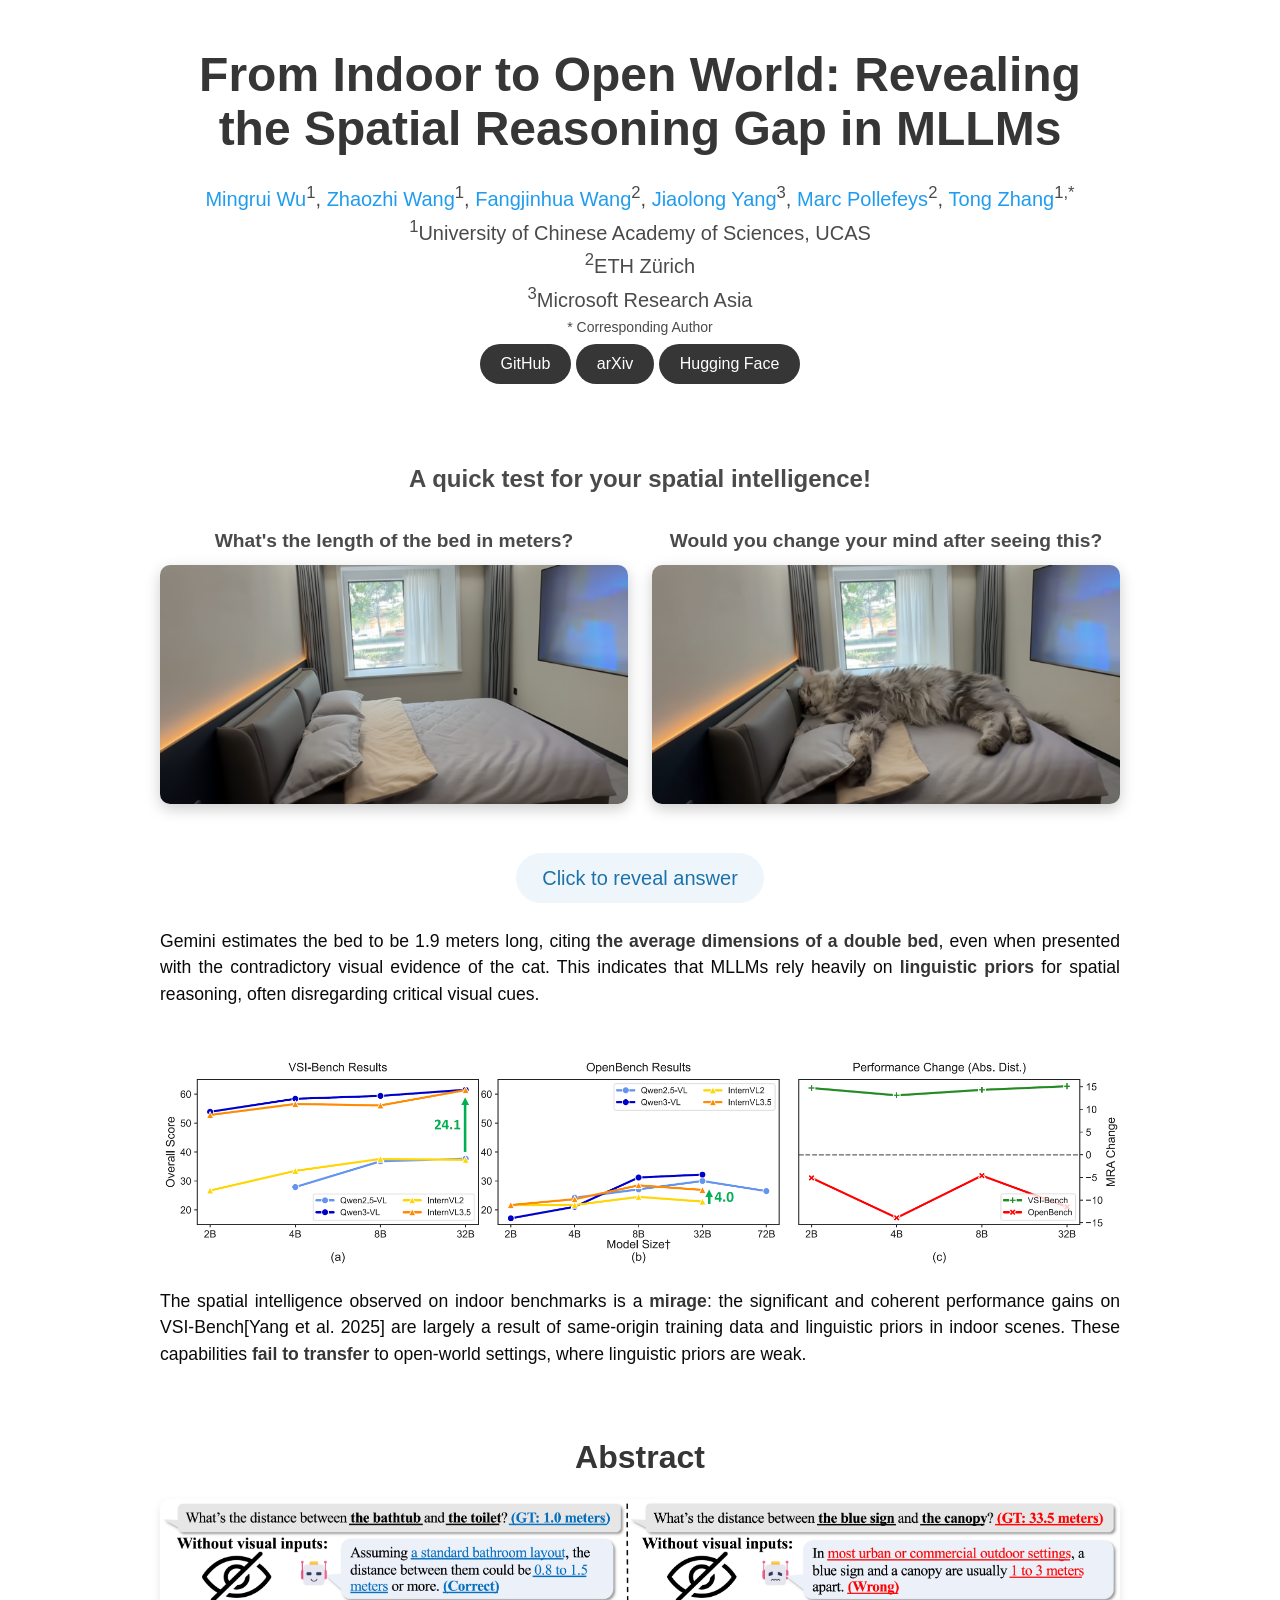
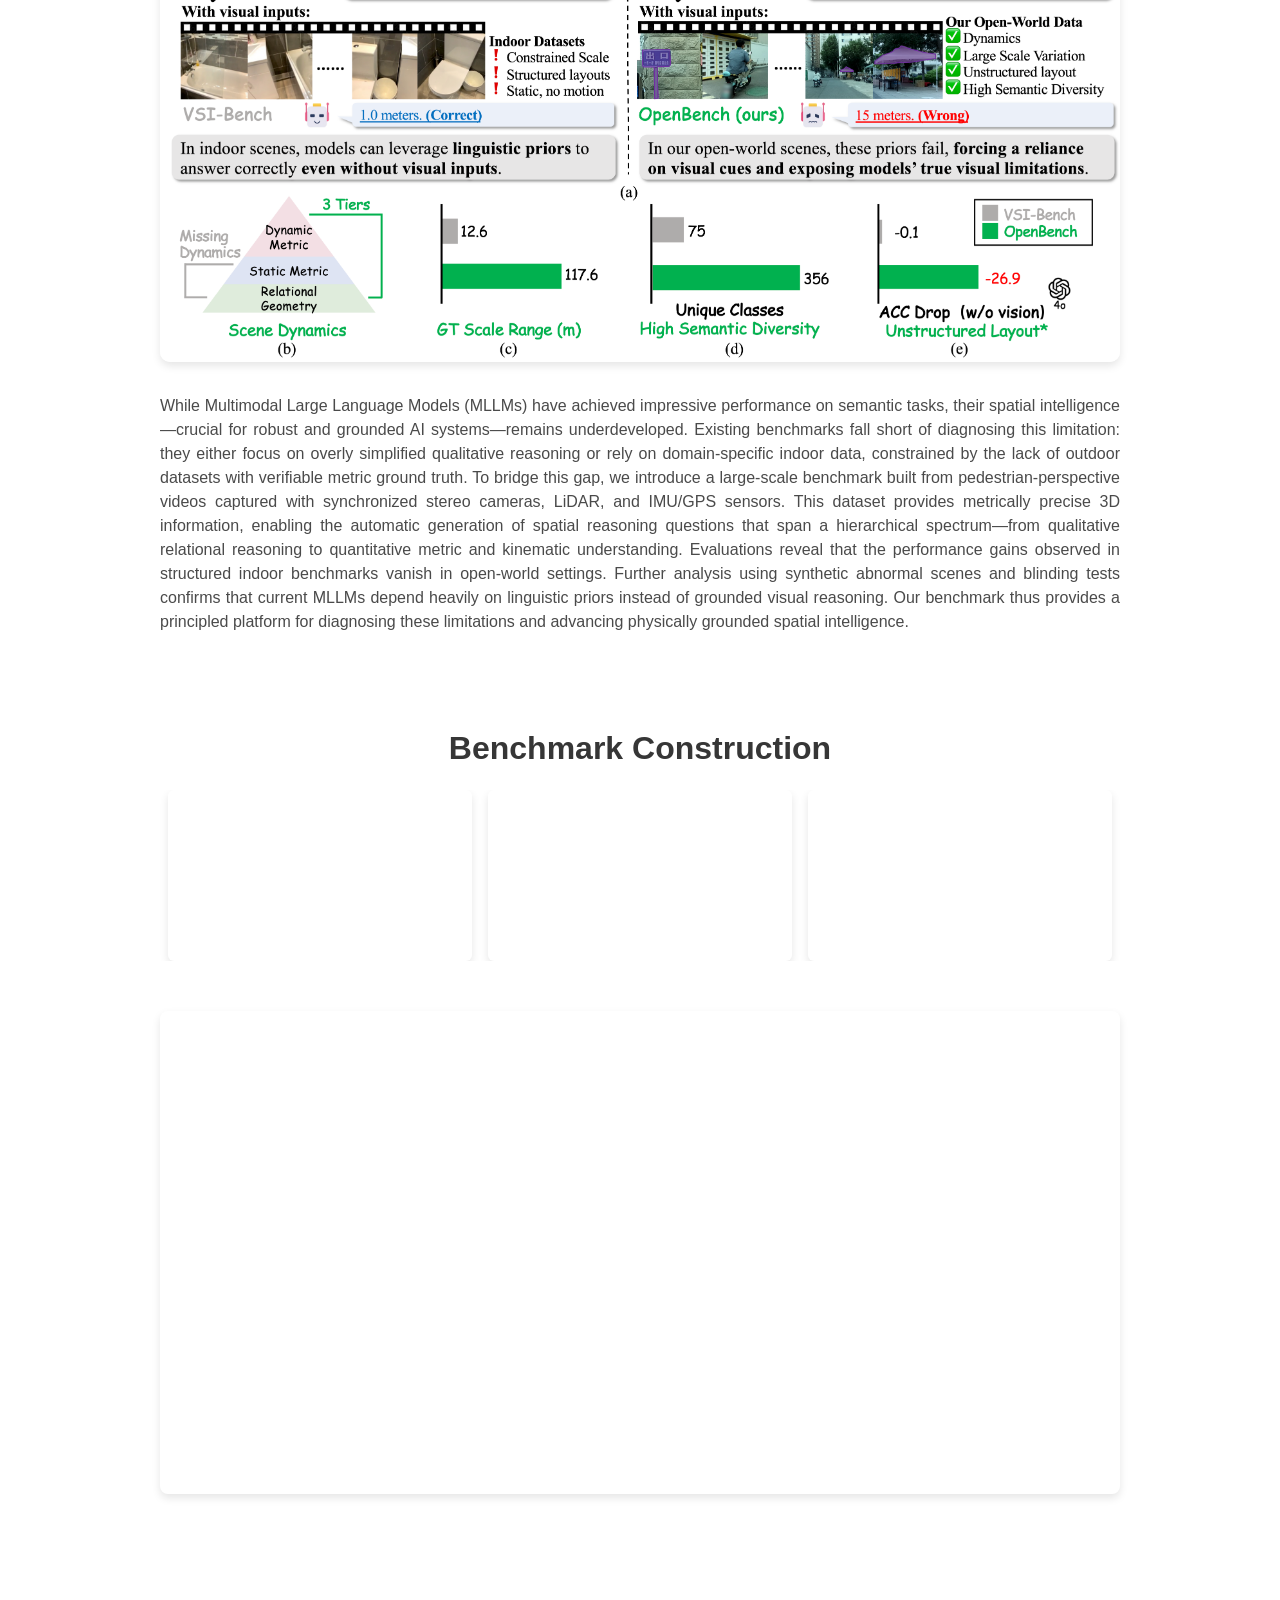
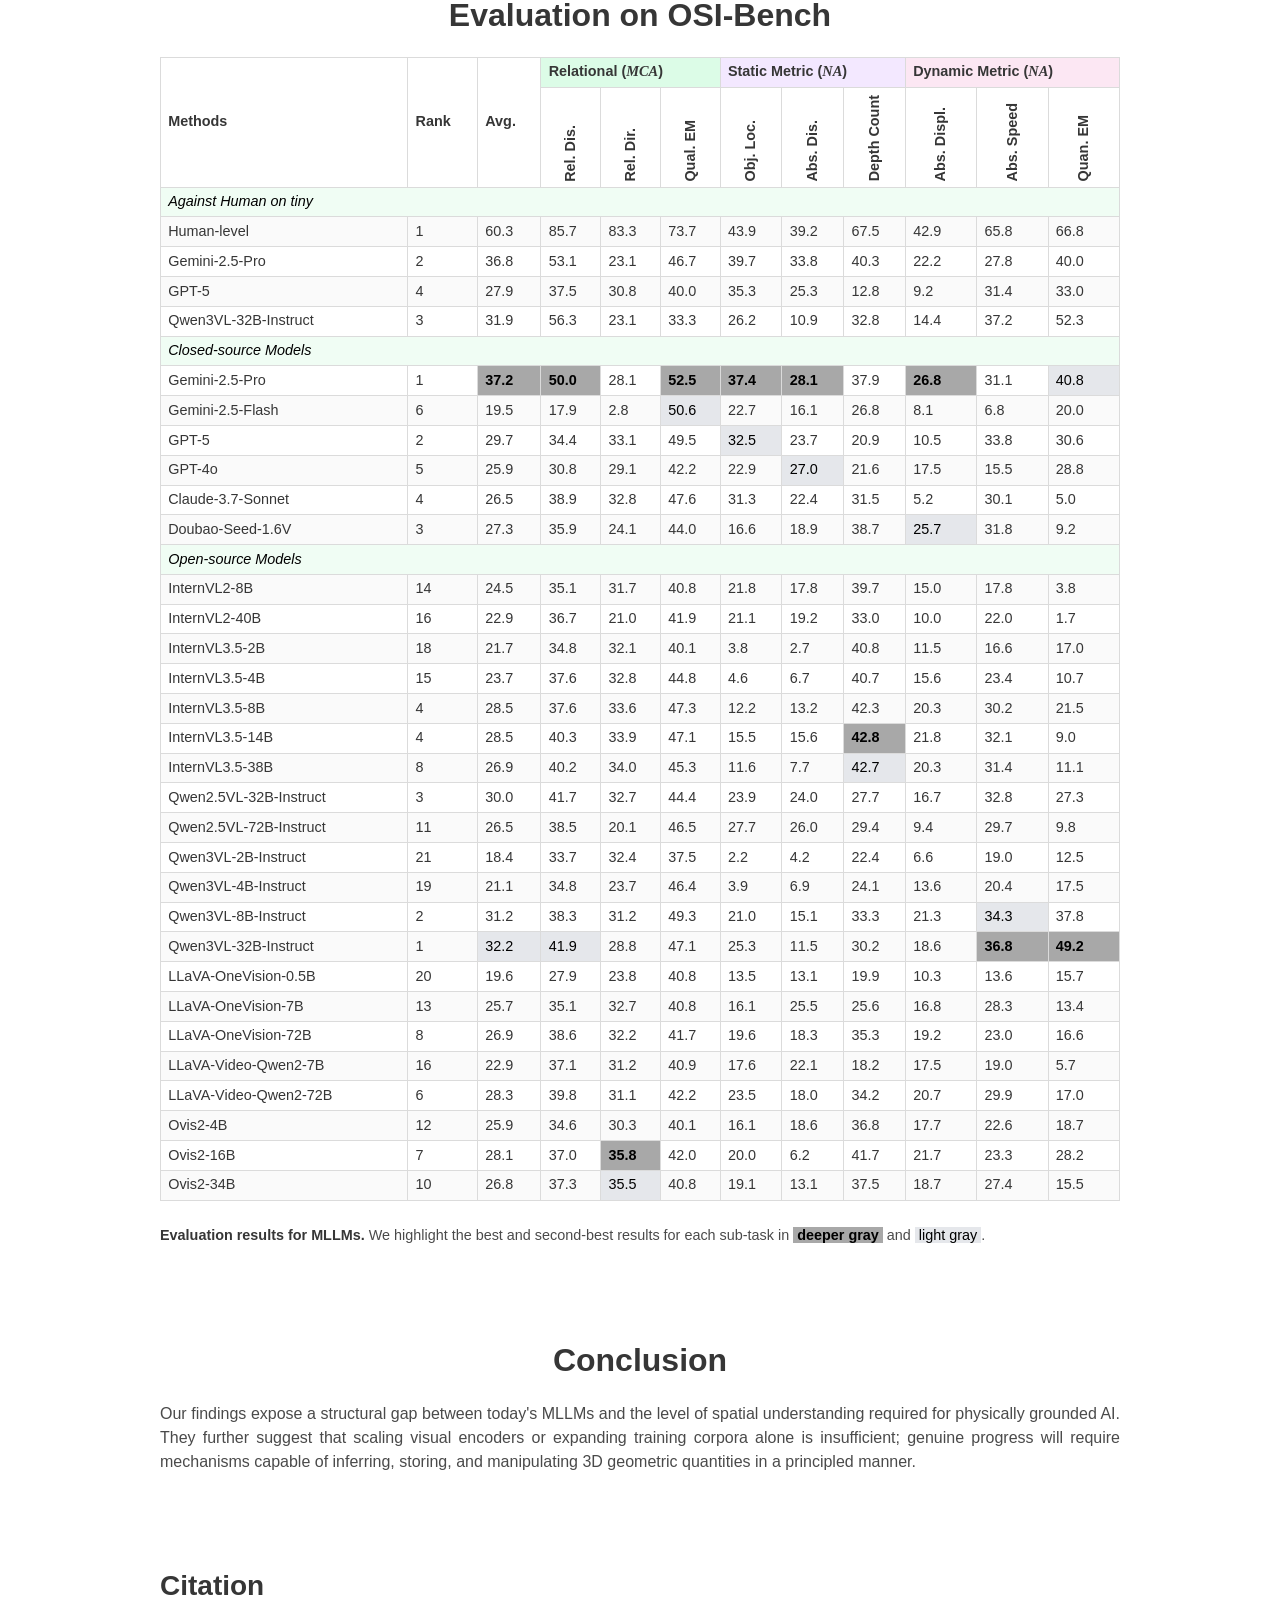
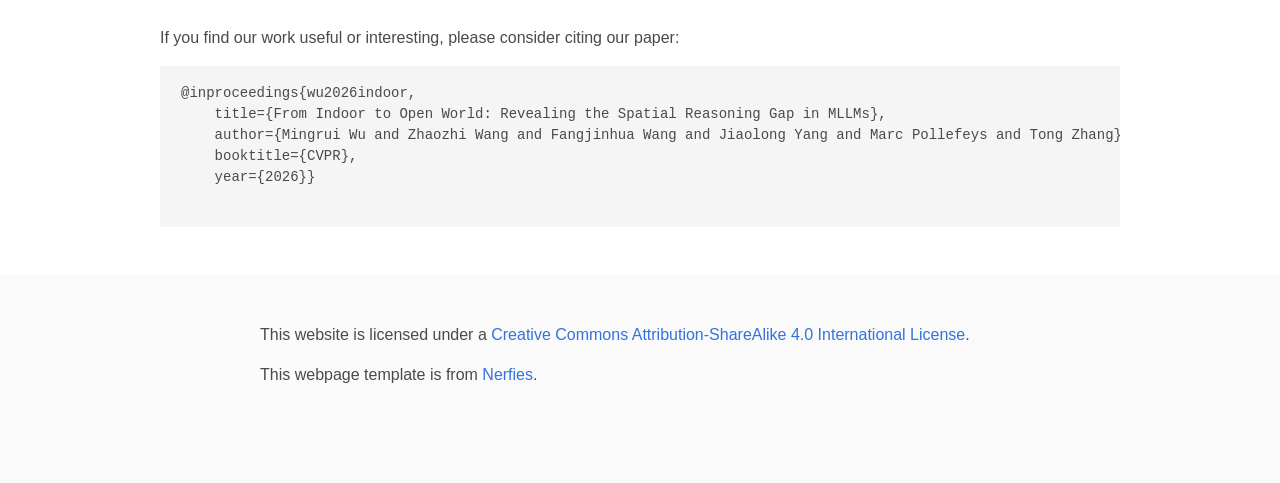
==== commit 32f250fb: "Clean up site assets and fix responsive pages" ====
--- a/openbench-or/index.html
+++ b/openbench-or/index.html
@@ -1,571 +1,14 @@
 <!DOCTYPE html>
 <html lang="en">
-<head>
+  <head>
     <meta charset="utf-8">
     <meta name="viewport" content="width=device-width, initial-scale=1">
-    <meta name="description" content="From Indoor to Open World: Revealing the Spatial Reasoning Gap in MLLMs">
-    <meta name="keywords" content="MLLMs, spatial reasoning, OpenBench, multimodal large language models">
-    <title>From Indoor to Open World: Revealing the Spatial Reasoning Gap in MLLMs</title>
-    
-    <link rel="preload" href="https://airi-institute.github.io/assets/Inter/Inter-Medium.woff2" as="font" type="font/woff2" crossorigin>
-    <link rel="preload" href="https://airi-institute.github.io/assets/Inter/Inter-Regular.woff2" as="font" type="font/woff2" crossorigin>
-
-    <link rel="stylesheet" href="https://cdn.jsdelivr.net/npm/bootstrap@4.0.0/dist/css/bootstrap.min.css">
-    <link rel="stylesheet" href="https://cdn.jsdelivr.net/npm/aos@2.3.4/dist/aos.css">
-    <link rel="stylesheet" href="css/styles.css">
-    <link rel="stylesheet" href="css/back-button.css">
-    <link rel="stylesheet" href="css/menu.css">
-    
-    <script src="https://code.jquery.com/jquery-3.6.2.min.js"></script>
-    <script src="https://cdn.jsdelivr.net/npm/aos@2.3.4/dist/aos.js"></script>
-    <script src="js/main.js" defer></script>
-    <script src="js/copy.js" defer></script>
-    <script src="js/back-button.js" defer></script>
-    <script src="js/menu.js" defer></script>
-    
-    <style>
-        /* =========================================
-           1. 基础设置与重置
-           ========================================= */
-        body {
-            background-color: #ffffff !important;
-        }
-        .page-header, header {
-            background-color: #ffffff !important;
-            box-shadow: none !important;
-        }
-        .hero, .abstract-section, section {
-            background-color: #ffffff !important;
-        }
-
-        /* 链接样式 */
-        .author-name a {
-            color: inherit;
-            text-decoration: none;
-            transition: color 0.2s ease;
-        }
-        .author-name a:hover {
-            color: #007bff;
-            text-decoration: underline;
-        }
-
-        /* 容器宽度限制 (优化阅读体验) */
-        .abstract-container, .hero .container {
-            max-width: 960px !important;
-        }
-
-        /* =========================================
-           2. 文字样式统一管理 (核心修改)
-           ========================================= */
-        
-        /* 【类型一】正文文字 (Body Text) */
-        .body-text {
-            font-family: 'InterRegular', Arial, sans-serif;
-            font-size: 20px;        /* 统一正文字号 */
-            color: #444444;         /* 统一深灰色 */
-            line-height: 1.4;       /* 统一行高 */
-            text-align: justify;    /* 统一两端对齐 */
-            margin-bottom: 15px;    /* 段落间距 */
-        }
-
-        /* 【类型二】图注文字 (Caption Text) */
-        .image-caption {
-            font-family: 'InterRegular', Arial, sans-serif;
-            font-size: 1.1rem;     /* 略小于正文 */
-            color: #555555;         /* 略浅的灰色 */
-            text-align: center;     /* 默认居中 (长文本可在HTML中 override 为 justify) */
-            margin-top: 12px;       /* 图片与图注的间距 */
-            line-height: 1.4;
-        }
-
-        /* 标题样式微调 */
-        h1 {
-            font-family: 'InterMedium', Arial, sans-serif;
-            margin-bottom: 20px;
-        }
-
-        /* =========================================
-           3. 图片与容器样式
-           ========================================= */
-        .image-container {
-            width: 100%;
-            text-align: center;
-            margin: 10px auto;
-            background-color: transparent !important;
-            box-shadow: none !important;
-            border: none !important;
-        }
-
-        .diagram-image {
-            max-width: 100%;
-            height: auto;
-            display: inline-block;
-            border: none !important;
-            box-shadow: none !important;
-            background: transparent !important; 
-            border-radius: 0 !important;
-        }
-
-        /* =========================================
-           4. 滚动跑马灯组件 (Carousel)
-           ========================================= */
-        .scroll-container {
-            width: 100%;
-            overflow: hidden;
-            position: relative;
-            background: #fff;
-            padding: 15px 0;
-        }
-
-        .scroll-track {
-            display: flex;
-            width: max-content;
-            animation: scroll-left 60s linear infinite;
-        }
-        
-        .scroll-slide {
-            width: 15vw; /* 适配宽度 */
-            aspect-ratio: 16 / 9; /* 强制 1080p 比例 */
-            flex-shrink: 0;
-            padding: 0 5px;
-            box-sizing: border-box;
-            display: flex;
-            align-items: center;
-            justify-content: center;
-            overflow: hidden;
-            border-radius: 8px;
-        }
-
-        .scroll-slide img {
-            width: 100%;
-            height: 100%;
-            object-fit: cover; 
-            display: block;
-        }
-
-        .scroll-container:hover .scroll-track {
-            animation-play-state: paused;
-        }
-
-        @keyframes scroll-left {
-            0% { transform: translateX(0); }
-            100% { transform: translateX(-50%); } 
-        }
-
-        /* =========================================
-           5. 表格样式
-           ========================================= */
-        .table-container {
-            width: 100%;
-            overflow-x: auto;
-            margin: 24px auto;
-        }
-        .table {
-            width: 100%;
-            border-collapse: collapse;
-            margin-bottom: 1em;
-            table-layout: auto;
-        }
-        .table th, .table td {
-            border: 1px solid #ddd;
-            padding: 10px;
-            text-align: center;
-            vertical-align: middle;
-        }
-        .table th {
-            background-color: #f8f9fa;
-            color: #333;
-            font-weight: 600;
-        }
-        .table tr:nth-child(even) td {
-            background-color: #f9f9f9;
-        }
-        .table caption {
-            caption-side: bottom;
-            text-align: center;
-            color: #666666;
-            margin-top: 10px;
-        }
-
-        /* =========================================
-           6. 全局布局修正 (Teaser位置调整)
-           ========================================= */
-        #introduction .hero-body {
-            padding-top: 10px !important;
-            padding-bottom: 20px !important;
-        }
-
-        .authors-section {
-            margin-bottom: 0 !important;
-            padding-bottom: 0 !important;
-            height: auto !important;
-        }
-
-        /* 使用负 margin 向上提 Teaser */
-        #introduction {
-            margin-top: -40px !important; 
-        }
-
-        #introduction .image-container:first-child {
-            margin-top: 0 !important;
-        }
-
-    .highlight-box {
-        background-color: #e0e0e0;
-        border-radius: 10px;
-        padding: 15px 25px;
-        box-shadow: 2px 2px 10px rgba(0, 0, 0, 0.1);
-        display: block;         /* 1. 改为块级元素 (原来是 inline-block) */
-        width: fit-content;     /* 2. 宽度设为"适应内容" (否则会占满整行) */
-        margin: 30px auto;      /* 3. 上下30px，左右自动(居中关键) */
-        font-style: normal;
-        font-size: 20px;
-        border: 1px solid #ddd;
-    }
-
-    </style>
-</head>
-<body>
-  <nav id="quick-access-menu">
-    <ul>
-      <li><a href="#introduction">Introduction</a></li>
-      <li><a href="#construction">Construction</a></li>
-      <li><a href="#evaluation">Evaluation</a></li>
-      <li><a href="#mirage">Mirage</a></li>
-      <li><a href="#linguistics">Linguistic Priors</a></li>
-      <li><a href="#geometric">Ablation</a></li>
-    </ul>
-  </nav>
-  
-
-  <header class="page-header">
-    <div class="header-content">
-        <h1 class="page-title">
-            <span class="title-highlight">From Indoor to Open World</span>
-            <span class="title-subtitle">Revealing the Spatial Reasoning Gap in MLLMs</span>
-        </h1>
-    </div>
-</header>
-
-
-<section class="authors-section" style="margin-top: -70px;">
-    <div class="container">
-        <div class="authors-container" data-aos="fade-up" data-aos-duration="1000">
-            <div class="author">
-                <span class="author-name">
-                    <a href="https://scholar.google.com/citations?user=Y1TtPL8AAAAJ&hl=en" target="_blank">Mingrui Wu</a><sup>1</sup>
-                </span>
-            </div>
-            <div class="author">
-                <span class="author-name">
-                    <a href="https://scholar.google.com/citations?user=GuqoolgAAAAJ&hl=en" target="_blank">Jiaolong Yang</a><sup>3</sup>
-                </span>
-            </div>
-            <div class="author">
-                <span class="author-name">
-                    <a href="https://scholar.google.com/citations?user=CkDanj8AAAAJ&hl=en" target="_blank">Zhaozhi Wang</a><sup>1</sup>
-                </span>
-            </div>
-            <div class="author">
-                <span class="author-name">
-                    <a href="https://scholar.google.com/citations?user=YYH0BjEAAAAJ&hl=en" target="_blank">Marc Pollefeys</a><sup>2</sup>
-                </span>
-            </div>
-            <div class="author">
-                <span class="author-name">
-                    <a href="https://scholar.google.com/citations?user=ysTmrEsAAAAJ&hl=en" target="_blank">Fangjinhua Wang</a><sup>2</sup>
-                </span>
-            </div>
-            <div class="author">
-                <span class="author-name">
-                    <a href="https://scholar.google.com/citations?user=kCy8JG8AAAAJ&hl=en" target="_blank">Tong Zhang</a><sup>1,*</sup>
-                </span>
-            </div>
-        </div>
-        
-        <div class="affiliations-container" data-aos="fade-up" data-aos-duration="1000" data-aos-delay="200">
-          <div class="affiliations-column">
-            <div class="affiliation">
-              <div class="affiliation-text"><sup>1</sup>University of Chinese Academy of Sciences</div>
-            </div>
-            <div class="affiliation">
-              <div class="affiliation-text"><sup>2</sup>ETH Zürich</div>
-            </div>
-            <div class="affiliation">
-              <div class="affiliation-text"><sup>3</sup>Microsoft Research Asia</div>
-            </div>
-          </div>
-        </div>
-    </div>
-</section>
-
-
-<section class="abstract-section" id="introduction" data-aos="fade-in" data-aos-duration="1000" data-aos-delay="300">
-    <div class="hero-body">
-        <div class="container abstract-container">
-            
-            <div class="image-container" style="text-align: center; margin-bottom: 0px;">
-                <img src="assets/teaser.png" class="diagram-image" alt="Comparison between VSI-Bench and OpenBench" loading="lazy">
-                
-                <div class="image-caption" style="text-align: justify;">
-                    <strong>Figure 1: Comparison between VSI-Bench [Yang et al. 2025] and OpenBench (ours).</strong> 
-                    <strong>Top:</strong> Qualitative comparison of Gemini-2.5-Pro's responses, with and without vision inputs, on VSI-Bench and OpenBench. 
-                    <strong>Bottom:</strong> Quantitative comparison of two benchmarks in terms of evaluation coverage, scale range, semantic diversity, and accuracy drop without vision inputs.
-                    <br>
-                    <span style="font-size: 0.9em; color: #666; display: block; margin-top: 5px;">
-                        * The mean relative accuracy drop of GPT-4o on absolute distance tasks when vision inputs are disabled. A larger drop proves reliance on vision, not linguistic priors, in the unstructured layouts.
-                    </span>
-                </div>
-            </div>
-
-            <p class="body-text">
-                <strong>Drawbacks of existing visual spatial benchmarks.</strong> They either focus on overly simplified qualitative reasoning or rely on domain-specific indoor data, constrained by the lack of outdoor datasets with verifiable metric ground truth.
-            </p>
-            
-            <p class="body-text">
-                <strong>Customized Open-world Data and Benchmark.</strong> We collected pedestrian-perspective open-world data—rare in prior datasets—comprising stereo video, LiDAR point clouds, and IMU/GPS data, which provide precise 3D spatial ground truth in open-world environments. Based on this data, we constructed OpenBench, spanning all three tiers of the spatial hierarchy we defined: relational reasoning, metric reasoning, and crucially, kinematic reasoning.
-            </p>
-            
-            <p class="body-text">
-                <strong>The Mirage of Progress and Linguistic Priors in Spatial Intelligence.</strong> We found that the progress in spatial intelligence observed on indoor benchmarks is largely a mirage—unable to transfer to open-world settings. Our analysis suggests that the strong linguistic priors inherent in structured indoor scenes partly explain this failure.
-            </p>
-        
-            <div class="image-container" style="text-align: center;margin-top: 50px; margin-bottom: 30px;">
-                    <img src="assets/tasks.png" class="diagram-image" alt="Tasks" loading="lazy">
-                    <div class="image-caption">
-                        <strong>Figure 2: Tasks and composition of OpenBench. </strong> 
-                    </div>
-                </div>
-
-                <p class="body-text">
-                    <strong>The spatial tasks in OpenBench are structured as a hierarchy of three tiers. </strong> 
-                    1) <em>Relational Reasoning</em>, the qualitative understanding of spatial configurations including relative arrangement, orientation, and overall scene structure; 
-                    2) <em>Static Metric Reasoning</em>, the quantitative estimation of absolute geometric properties such as distance, depth, and size; 
-                    3) <em>Dynamic Metric Reasoning</em>, the metric-aware understanding of scene dynamics, encompassing both object motion (e.g., velocity) and the observer's ego-motion.
-                </p>
-        </div>
-    </div>
-</section>
-
-<section class="hero" id="construction" data-aos="fade-in" data-aos-duration="1000" data-aos-delay="300">
-    <div class="hero-body">
-
-        <div class="container abstract-container">
-            <div style="text-align: center; margin-bottom: 20px;">
-                <h1 style="font-size:36px;">Building an Open-World Visual Spatial Benchmark</h1>
-            </div>
-
-            <div style="margin-bottom: 60px;">
-                
-                <div class="image-container" style="text-align: center; margin-bottom: 30px;">
-                    <div class="scroll-container" id="imageCarousel">
-                            <div class="scroll-track">
-                            <div class="scroll-slide"><img src="assets/samples/ancient.png" alt="sample"></div>
-                            <div class="scroll-slide"><img src="assets/samples/art_center.png" alt="sample"></div>
-                            <div class="scroll-slide"><img src="assets/samples/basket.png" alt="sample"></div>
-                            <div class="scroll-slide"><img src="assets/samples/campus.png" alt="sample"></div>
-                            <div class="scroll-slide"><img src="assets/samples/green.png" alt="sample"></div>
-                            <div class="scroll-slide"><img src="assets/samples/mall.png" alt="sample"></div>
-                            <div class="scroll-slide"><img src="assets/samples/park.png" alt="sample"></div>
-                            <div class="scroll-slide"><img src="assets/samples/plaza2.png" alt="sample"></div>
-                            <div class="scroll-slide"><img src="assets/samples/sidewalk.png" alt="sample"></div>
-                            <div class="scroll-slide"><img src="assets/samples/street.png" alt="sample"></div>
-                            <div class="scroll-slide"><img src="assets/samples/tourist.png" alt="sample"></div>
-                            <div class="scroll-slide"><img src="assets/samples/urban2.png" alt="sample"></div>
-                            <div class="scroll-slide"><img src="assets/samples/traffic_center.png" alt="sample"></div>
-                            <div class="scroll-slide"><img src="assets/samples/site1.png" alt="sample"></div>
-                            <div class="scroll-slide"><img src="assets/samples/ancient.png" alt="sample"></div>
-                            <div class="scroll-slide"><img src="assets/samples/art_center.png" alt="sample"></div>
-                            <div class="scroll-slide"><img src="assets/samples/basket.png" alt="sample"></div>
-                            <div class="scroll-slide"><img src="assets/samples/campus.png" alt="sample"></div>
-                            <div class="scroll-slide"><img src="assets/samples/green.png" alt="sample"></div>
-                            <div class="scroll-slide"><img src="assets/samples/mall.png" alt="sample"></div>
-                            <div class="scroll-slide"><img src="assets/samples/park.png" alt="sample"></div>
-                            <div class="scroll-slide"><img src="assets/samples/plaza2.png" alt="sample"></div>
-                            <div class="scroll-slide"><img src="assets/samples/sidewalk.png" alt="sample"></div>
-                            <div class="scroll-slide"><img src="assets/samples/street.png" alt="sample"></div>
-                            <div class="scroll-slide"><img src="assets/samples/tourist.png" alt="sample"></div>
-                            <div class="scroll-slide"><img src="assets/samples/urban2.png" alt="sample"></div>
-                            <div class="scroll-slide"><img src="assets/samples/traffic_center.png" alt="sample"></div>
-                            <div class="scroll-slide"><img src="assets/samples/site1.png" alt="sample"></div>
-                        </div>
-                    </div>
-                    <div class="image-caption" style="text-align: justify;">
-                        <strong>Figure 3: Representative samples of our open-world pedestrian-perspective data.</strong> We collected multimodal videos with high semantic diversity, covering various scenes such as urban areas, campuses, parks, shopping centers, and tourist sites.
-                    </div>
-                </div>
-
-                <div class="image-container" style="text-align: center; margin-bottom: 30px;">
-                    <img src="assets/pipeline.png" class="diagram-image" alt="Pipeline" loading="lazy">
-                    
-                    <div class="image-caption">
-                        <strong>Figure 4: Overview of our benchmark construction pipeline.</strong> 
-                    </div>
-                </div>
-
-                <p class="body-text">
-                    Unlike previous works that primarily repurpose off-the-shelf datasets, OpenBench first establishes a purpose-built data foundation through a customized multi-sensor data collection effort that provides metrically-sound ground truth.
-                    Then, we designed a pipeline that extracts spatial information and generates question-answer pairs covering the full spectrum of spatial intelligence, finalized by a careful human curation phase to ensure benchmark quality. 
-                </p>
-            </div>
-        </div>
-    </div>
-</section>
-
-<section class="hero" id="evaluation" data-aos="fade-in" data-aos-duration="1000" data-aos-delay="300">
-    <div class="hero-body">
-
-        <div class="container abstract-container">
-            <div style="text-align: center; margin-bottom: 20px;">
-                <h1 style="font-size:36px;">Evaluation on OpenBench</h1>
-            </div>
-
-            <div style="margin-bottom: 60px;">
-                <div class="image-container" style="text-align: justify; margin-bottom: 30px;">
-                    <img src="assets/results.png" class="diagram-image" alt="Results" loading="lazy">
-                    
-                    <div class="image-caption" style="text-align: justify;">
-                        <strong>Table 1: Evaluation results for MLLMs.</strong> We highlight the best and second-best results for each sub-task in <span style="background-color: #b0b0b0; padding: 2px 6px; border-radius: 5px;">deeper gray</span> and <span style="background-color: #d3d3d3; padding: 2px 6px; border-radius: 5px;">light gray</span>.
-                    </div>
-                </div>
-
-                <div class="highlight-box">
-                      <b>Finding 1:</b> Human-model disparity peaks on spatial relations rather than on metric estimation.
-                </div>
-                <p class="body-text">
-                    Humans outperform models most dramatically on relational reasoning tasks (e.g., <em>relative direction</em>: 83.3 vs. 23&ndash;30 for top models), while the performance gap narrows on metric estimation tasks (e.g., <em>absolute distance</em>, <em>depth-aware-counting</em>).
-                    This indicates that what appears “intuitive” for humans&mdash;understanding relative spatial layouts&mdash;remains highly non-trivial for current MLLMs.
-                </p>
-
-                <div class="highlight-box">
-                      <b>Finding 2:</b> Performance on OpenBench is not uniformly consistent; rather, models exhibit distinct performance profiles with clear strengths and weaknesses that are often specific to the model family.
-                </div>
-                <p class="body-text">
-                    Beyond the top-performing Gemini-2.5-Pro, we find that model performance lacks a clear correlation between overall scores and specific sub-task capabilities. For instance, while Qwen3VL-32B-Instruct is the leading open-source model on average, it performs poorly on specific tasks, ranking 18th out of 20 on <em>relative direction</em> and 15th on <em>absolute distance</em>.
-                </p>
-                <p class="body-text">
-                    Moreover, we observe strong task specializations that appear to be inherent to model families. For instance, the OVIS2 family consistently excels at <em>relative direction</em>, and the InternVL3.5 family demonstrates a significant and persistent advantage in <em>depth-aware-counting</em>, with all its variants scoring above 40 on this task.
-                </p>
-                
-                <div class="highlight-box">
-                      <b>Finding 3:</b> MLLMs fail to reason about quantitative spatial dynamics. While performance on static spatial tasks varies across models, Dynamic Metric reasoning remains a universal failure case.
-                </div>
-                <p class="body-text">
-                    The top tier of spatial understanding involves estimating dynamic motion in the real world—a task requiring both metric precision and temporal consistency. Unlike static metric reasoning, where Gemini-2.5-Pro performs comparably to human annotators, all evaluated models exhibit a severe degradation when estimating motion-related quantities such as displacement or speed. 
-                </p>
-            </div>
-        </div>
-    </div>
-</section>
-
-<section class="hero" id="mirage" data-aos="fade-in" data-aos-duration="1000" data-aos-delay="300">
-    <div class="hero-body">
-        <div class="container abstract-container">
-            <div style="text-align: center; margin-bottom: 20px;">
-                <h1 style="font-size:36px;">Current Spatial Intelligence is a Mirage</h1>
-            </div>
-            <div class="image-container" style="text-align: center; margin-bottom: 30px;">
-                    <img src="assets/scaling.png" class="diagram-image" alt="Scaling Analysis" loading="lazy">
-                    <div class="image-caption", style="text-align: justify;">
-                        <strong>Figure 5: Comparison of performance gains across model generations.</strong>
-                        We evaluated models from two families, QwenVL and InternVL, each with an older and a newer version. All experiments used inputs of 32 frames for consistency.
-                        <strong>(a)(b)</strong>: The overall score of the models across various sizes on the indoor VSI-Bench and OpenBench; lighter colors denote older model versions; the green arrow indicates the performance gain of InternVL3.5-38B over InternVL2-40B.
-                        <strong>(c)</strong>: The MRA change on the <em>absolute distance</em> task when comparing InternVL3.5 to InternVL2. The green line highlights the performance gain on VSI-Bench, while the red line shows the performance drop on OpenBench.
-                        <br>
-                        <span style="font-size: 0.9em; color: #666; display: block; margin-top: 5px;">
-                        &dagger; For plotting purposes, models are grouped by their approximate parameter scale. Refer to Sec. F.4 in the supplementary material for detailed results.
-                        </span>
-                    </div>
-                </div>
-                <p class="body-text">
-                    Multiple recent models report dramatic performance gains on indoor spatial benchmarks like VSI-Bench compared to their predecessors in the same model family. As shown in Figure 5 (a), newer versions consistently outperform older ones by a substantial margin (e.g., +24.1 gain of InternVL3.5-38B to InternVL2-40B). As noted in InternVL3.5's technical report, more spatial QA data similar to the benchmarks are included, which we posit may explain the observed progress.
-                </p>
-
-                <p class="body-text">
-                    However, this progress fails to transfer to our open-world OpenBench, as shown in Figure 5 (b); newer model versions show only marginal performance gains over their predecessors.
-                    Notably, on the <em>absolute distance</em> task, which we adopt because its question templates are identical to those in VSI-Bench for a fair comparison and because measuring distance is a principled core ability of spatial perception, the newer InternVL3.5 models consistently underperform their InternVL2 predecessors (see Figure 5 (c)).
-                    This provides more direct evidence that these generalist models are not acquiring generalizable spatial intelligence, but are instead overfitting to the statistical patterns of the indoor benchmarks.
-                </p>
-        </div>
-    </div>
-</section>
-
-<section class="hero" id="linguistics" data-aos="fade-in" data-aos-duration="1000" data-aos-delay="300">
-    <div class="hero-body">
-        <div class="container abstract-container">
-            <div style="text-align: center; margin-bottom: 20px;">
-                <h1 style="font-size:36px;">Linguistic priors or vision evidence?</h1>
-            </div>
-            <p class="body-text">
-            We posit that current general-purpose MLLMs fundamentally lack <strong>metric spatial perception</strong>. When presented with spatial tasks, they do not estimate geometric quantities—such as depth, distance, or physical size—directly from visual input. Instead, they approximate these values by drawing on linguistic priors and making semantic comparisons to familiar object categories.
-            </p>
-
-            <div style="margin-bottom: 60px;">
-                <div class="image-container" style="text-align: center; margin-bottom: 0px;">
-                    <img src="assets/blinding.png" class="diagram-image" alt="Pipeline" loading="lazy" style="max-width: 75%;">
-                    <div class="image-caption", style="text-align: justify;">
-                        <strong>Table 2: Performance gain of vision-enabled over vision-disabled on OpenBench</strong>, evaluated on the largest or latest models within each model family. &dagger; means evaluated on a tiny subset.
-                    </div>
-                </div>
-                <p class="body-text" style="margin-top: 0px;">
-                    To examine the extent to which models genuinely rely on visual evidence, we evaluate them under a blinding setup where visual inputs are removed while the textual questions remain unchanged. 
-                    As displayed in Table 2, most models exhibit only a marginal improvement (+2.2 to +6.3) when vision is enabled, even though our benchmark tasks are designed to heavily depend on visual information. 
-                    By contrast, human performance increases substantially (+22.6) when vision is available, indicating a much stronger dependence on visual input. 
-                    The limited gains on MLLMs suggest that MLLMs often rely on textual priors rather than truly grounded visual understanding.
-                </p>
-
-                <div class="image-container" style="text-align: center; margin-bottom: 0px;">
-                    <img src="assets/synthetic.png" class="diagram-image" alt="Pipeline" loading="lazy" style="max-width: 75%;">
-                    <div class="image-caption", style="text-align: justify;">
-                        <strong>Figure 6: Illustrations and results of the synthetic test set.</strong> The bar chart <strong>(left)</strong> shows the performance (MRA) drop of humans and Gemini-2.5-Pro on the <em>Size</em> and <em>Distance</em> tasks when evaluated on abnormal scenes versus normal scenes.
-                    </div>
-                </div>
-                <p class="body-text">
-                    To further investigate the extent of linguistic priors, we designed a controlled experiment using two sets of synthetic indoor scenes: a <em>Normal Set</em> with conventional object proportions, and an <em>Abnormal Set</em> in which object scales were deliberately manipulated while keeping the overall layout unchanged.
-                </p>
-
-                <p class="body-text">
-                    Gemini performance on both tasks degrades notably when evaluated on the <em>Abnormal Set</em>. In contrast, human performance shows only a marginal degradation on these same tasks, indicating that the models' spatial reasoning is strongly shaped by prior semantic knowledge: their metric estimates collapse when visual evidence contradicts familiar object statistics.
-                </p>
-
-            </div>
-        </div>
-    </div>
-</section>
-
-<section class="hero" id="geometric" data-aos="fade-in" data-aos-duration="1000" data-aos-delay="300">
-    <div class="hero-body">
-        <div class="container abstract-container">
-            <div style="text-align: center; margin-bottom: 20px;">
-                <h1 style="font-size:36px;">Reasoning with Geometric Information </h1>
-            </div>
-           <p class="body-text">
-                To identify the primary bottleneck in metric spatial tasks, we conduct an ablation study in which ground-truth geometric information is progressively revealed to the model. We focus on the <em>absolute distance</em> task, which queries the distance between two objects that may not appear in the same frame. The distance <em>d</em> can be calculated by:
-            </p>
-
-            <div style="text-align: center; margin: 25px 0; font-family: 'Times New Roman', Times, serif; font-size: 1.5rem; color: #333;">
-                <em>d</em> = || (<em>R</em> · <em>p</em><sub>2</sub> + <em>T</em>) - <em>p</em><sub>1</sub> ||
-            </div>
-
-            <div class="image-container" style="text-align: center; margin-bottom: 0px;">
-                    <img src="assets/ablation.png" class="diagram-image" alt="Pipeline" loading="lazy" style="max-width: 75%;">
-                    <div class="image-caption", style="text-align: justify;">
-                        <strong>Table 3: Ablation study of progressively providing additional geometric information on the absolute distance task.</strong>
-                    </div>
-            </div>
-            <p class="body-text">
-                The results in Table 3 reveal several clear trends. First, the <strong>Vanilla</strong> setting performs even worse than in the main benchmark, suggesting that enforcing a structured multi-step calculation introduces additional parsing complexity that disrupts the modeling that they can execute the mathematical computation without difficulty when all geometric quantities are provided. The sharp contrast between the <strong>All</strong> and <strong>Vanilla</strong> settings confirms that the dominant bottleneck is the extraction of precise metric information from the visual inputs, not the algebraic reasoning itself.
-            </p>
-
-        </div>
-    </div>
-</section>
-
-
-<button id="back-to-top" title="Back to top">
-  <svg xmlns="http://www.w3.org/2000/svg" width="24" height="24" viewBox="0 0 24 24" fill="none" stroke="currentColor" stroke-width="2" stroke-linecap="round" stroke-linejoin="round">
-    <path d="M18 15l-6-6-6 6"/>
-  </svg>
-</button>
-</body>
-</html>+    <meta http-equiv="refresh" content="0; url=../osi-bench/">
+    <link rel="canonical" href="https://mingrui-wu.github.io/osi-bench/">
+    <title>OSI-Bench</title>
+    <script>window.location.replace('../osi-bench/' + window.location.search + window.location.hash);</script>
+  </head>
+  <body>
+    <p>This page has moved to <a href="../osi-bench/">OSI-Bench</a>.</p>
+  </body>
+</html>
